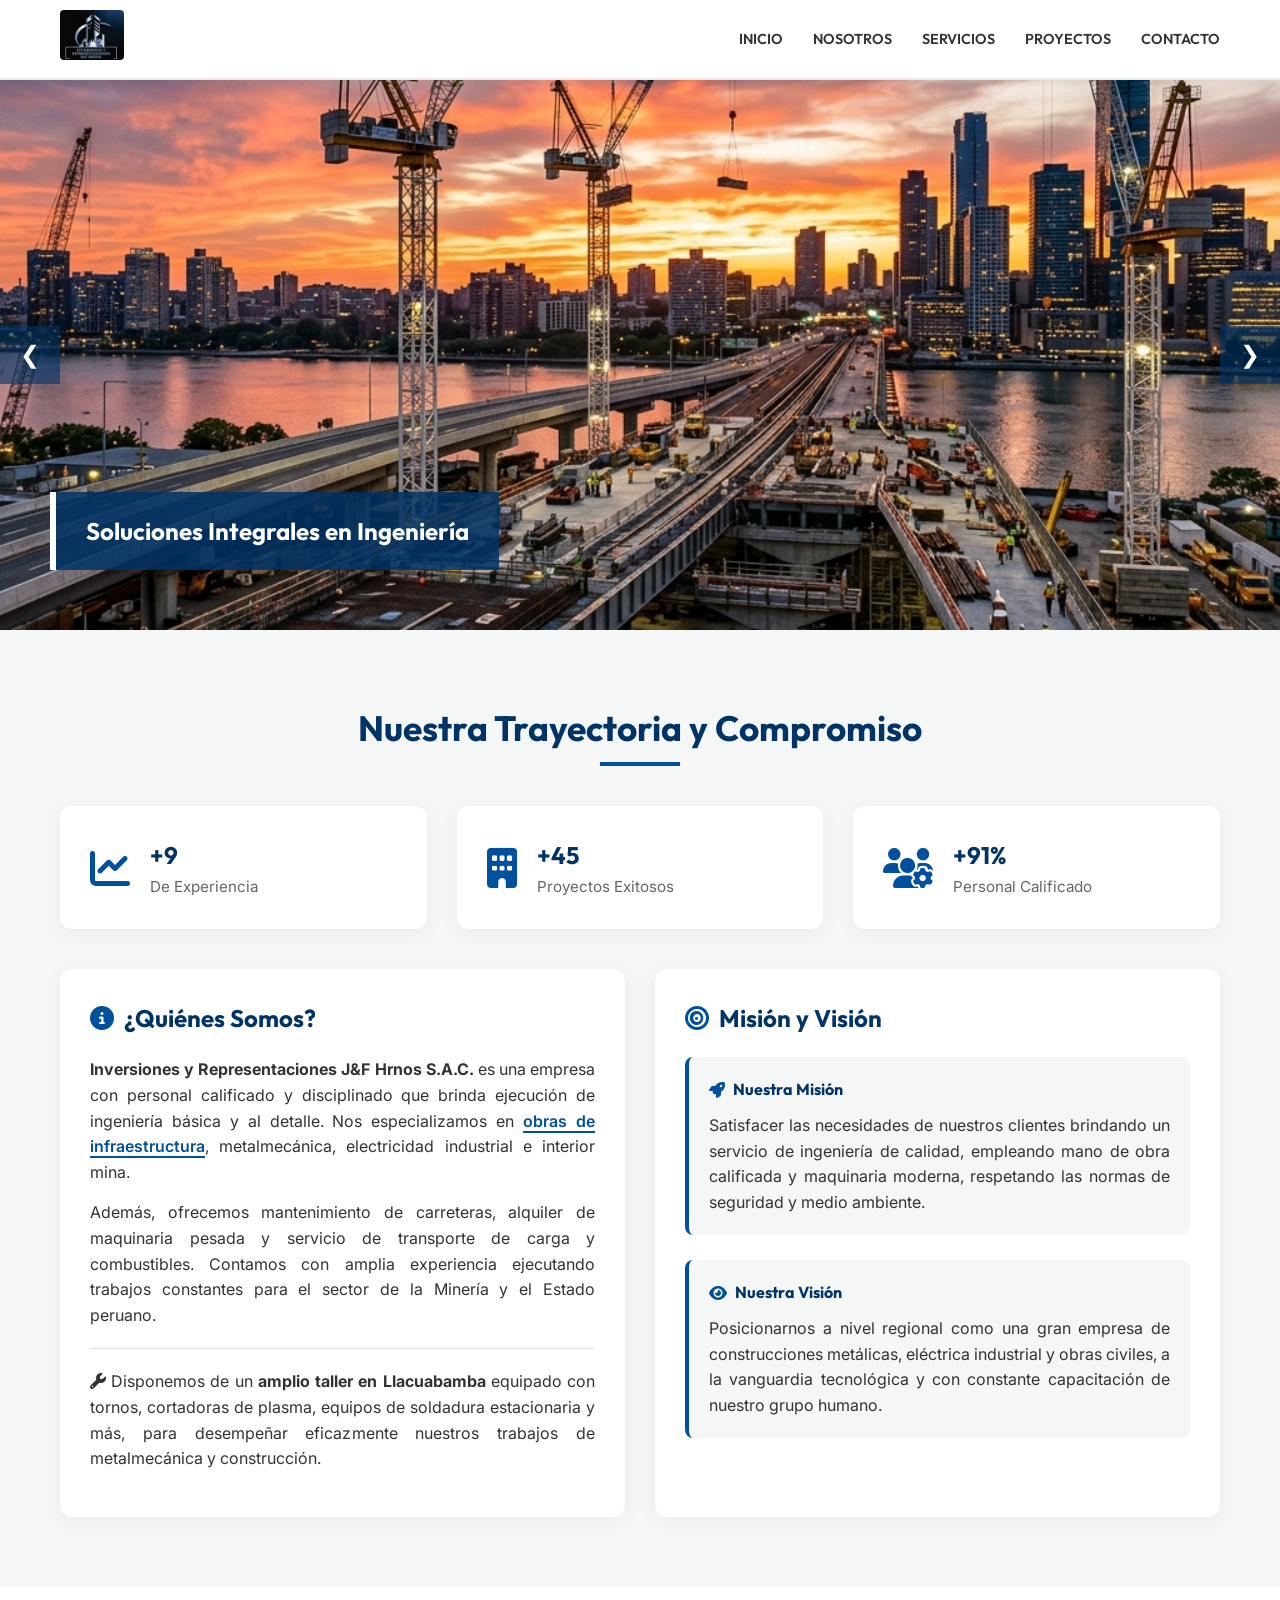
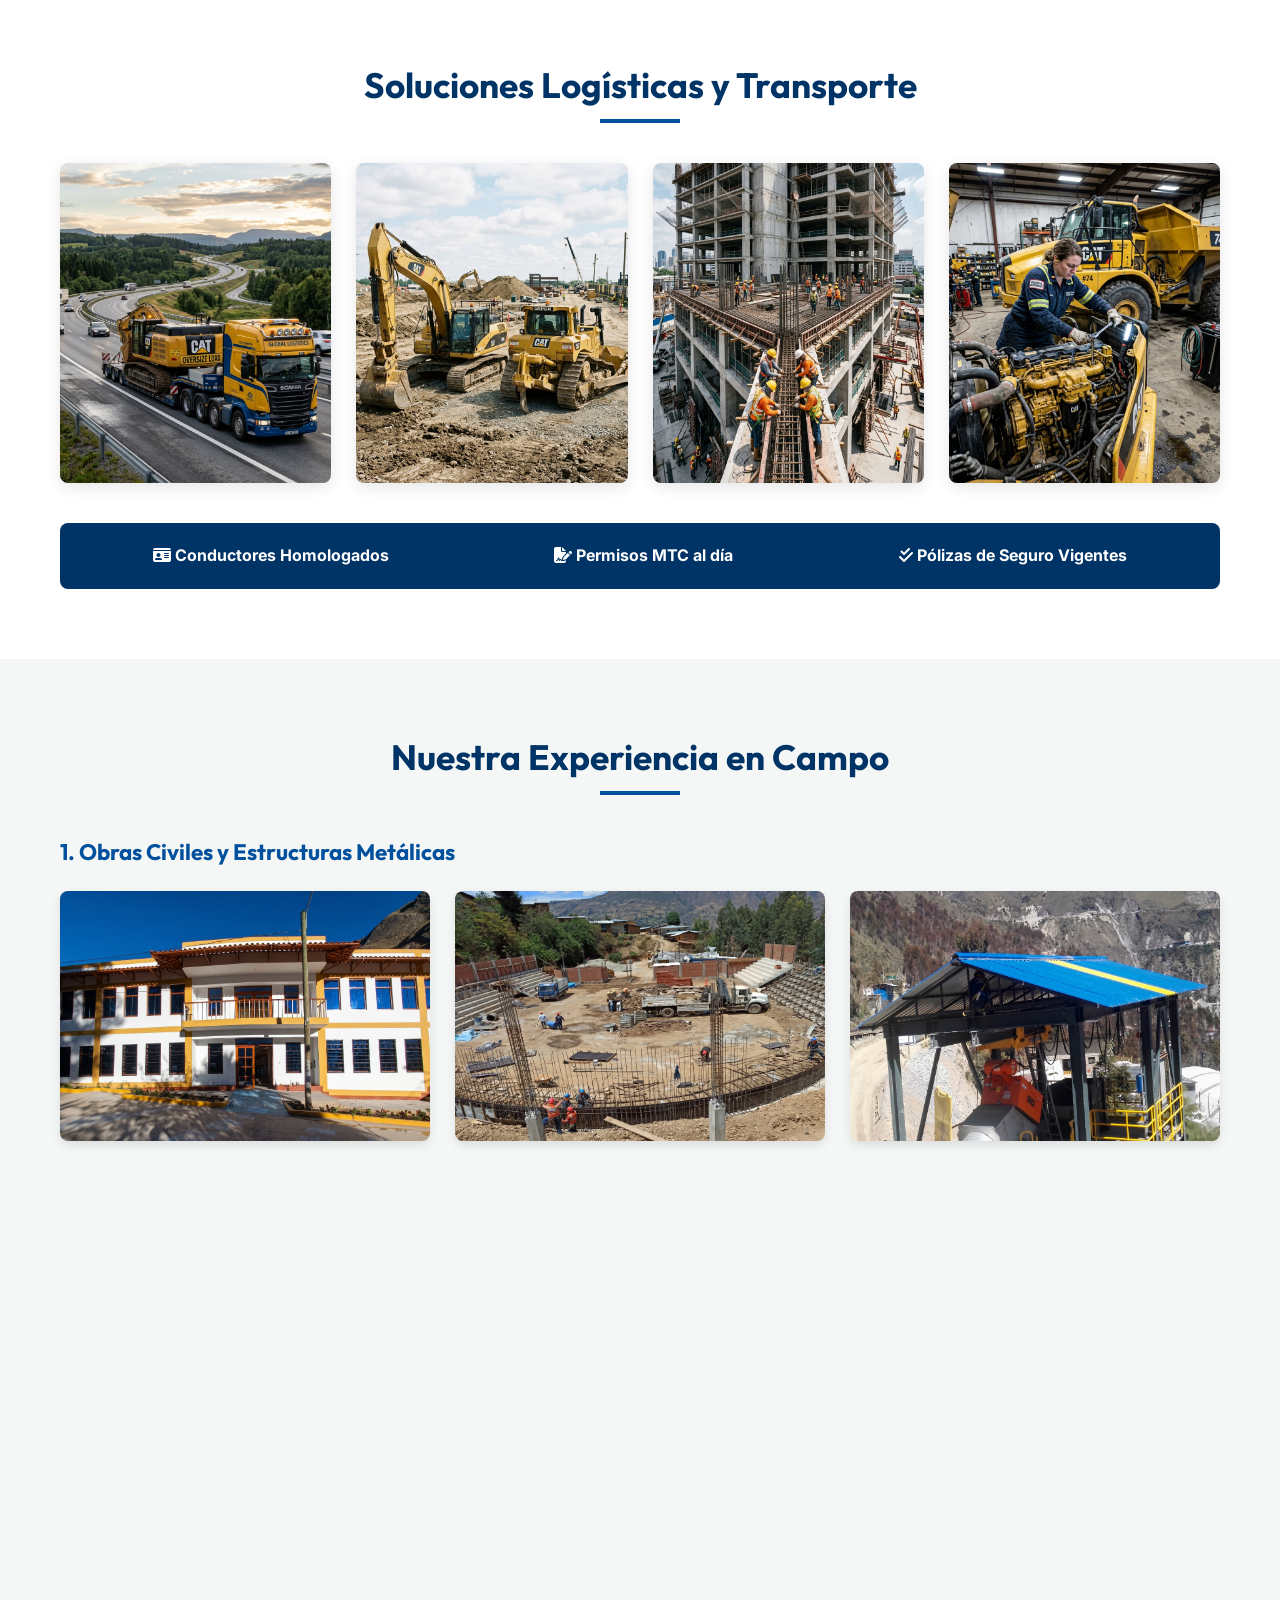
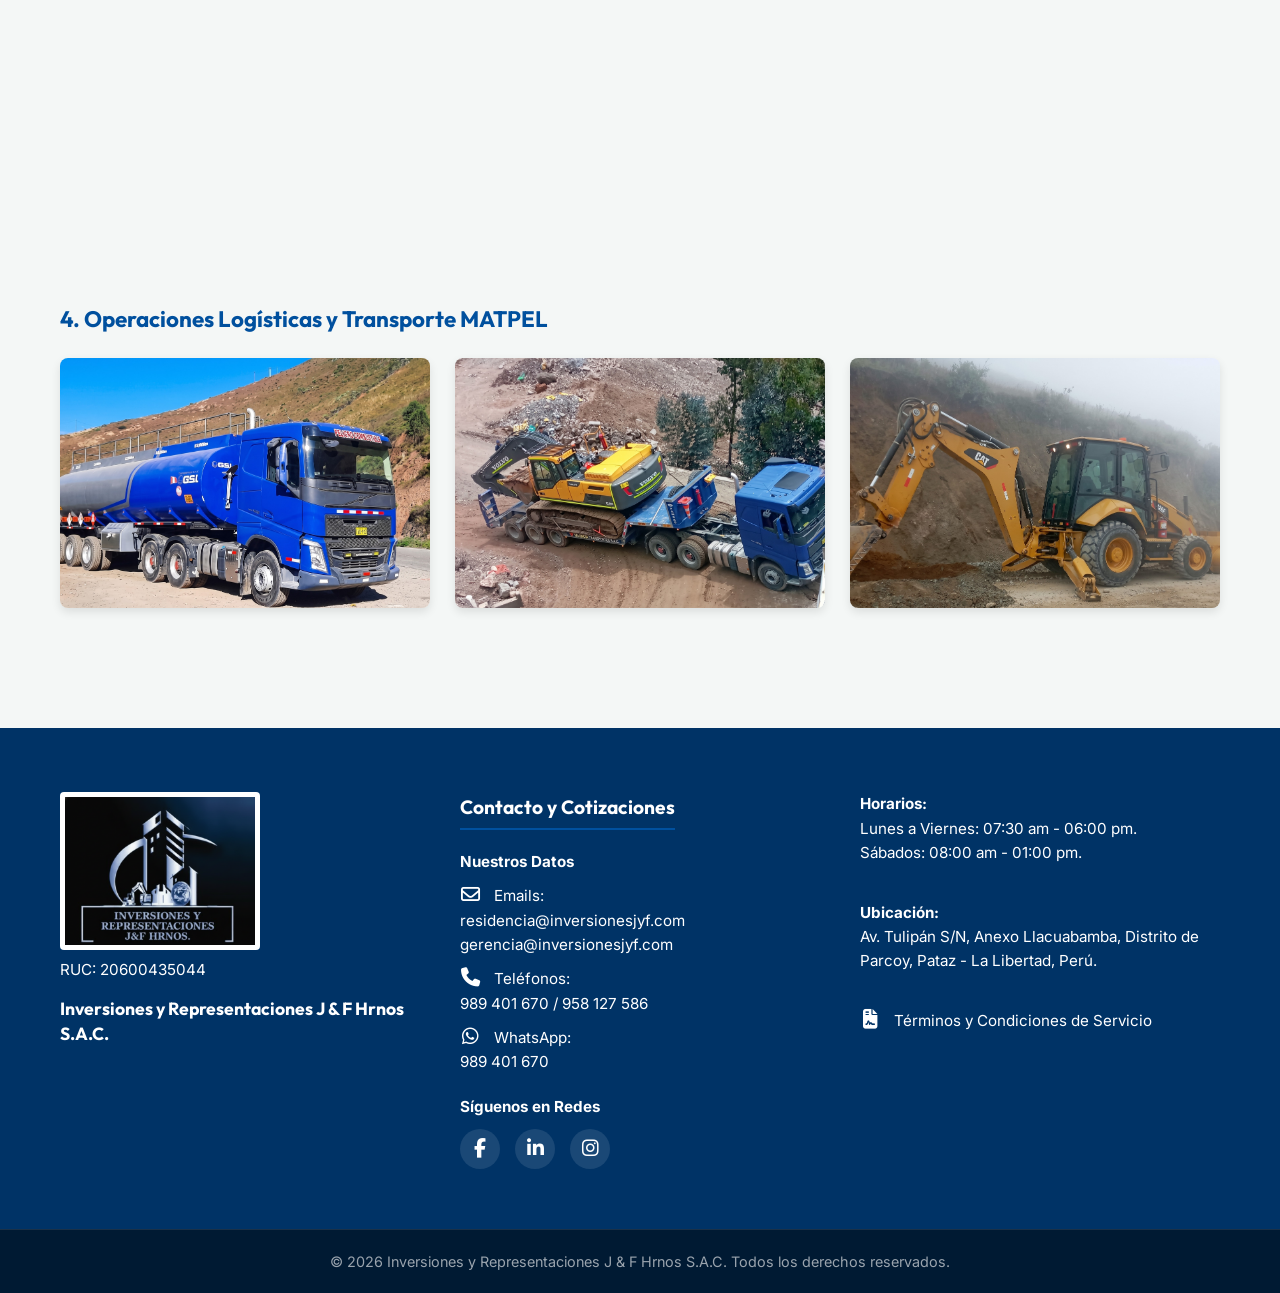
==== index.html @ 58a4db39 "Commit inicial" ====
<!DOCTYPE html>
<html lang="es">

<head>
    <meta charset="UTF-8">
    <meta name="viewport" content="width=device-width, initial-scale=1.0">
    <title>Inversiones J&F Hrnos S.A.C.</title>
    <meta name="description" content="Inversiones y Representaciones J&F Hrnos S.A.C. - Soluciones integrales en ingeniería, construcción, obras civiles, metalmecánica y transporte logístico a nivel nacional.">
    <link rel="icon" type="image/webp" href="img/logo/logo.webp">
    <link rel="apple-touch-icon" href="img/logo/logo.webp">
    <link rel="stylesheet" href="styles.css">
    <link rel="stylesheet" href="https://cdnjs.cloudflare.com/ajax/libs/font-awesome/6.4.0/css/all.min.css">
    <link rel="preconnect" href="https://fonts.googleapis.com">
    <link rel="preconnect" href="https://fonts.gstatic.com" crossorigin>
    <link
        href="https://fonts.googleapis.com/css2?family=Inter:wght@300;400;600&family=Outfit:wght@400;600;700&display=swap"
        rel="stylesheet">
</head>

<body>

    <header class="header">
        <div class="container header-flex">
            <div class="logo-container">
                <a href="#inicio"><img src="img/logo/logo.webp" alt="Logo Inversiones J&F" class="logo-img"></a>
            </div>

            <div class="menu-toggle" id="mobile-menu">
                <i class="fa-solid fa-bars"></i>
            </div>

            <nav class="navbar">
                <ul>
                    <li><a href="#inicio">Inicio</a></li>
                    <li><a href="#nosotros">Nosotros</a></li>
                    <li><a href="#servicios">Servicios</a></li>
                    <li><a href="#experiencia">Proyectos</a></li>
                    <li><a href="#contacto">Contacto</a></li>
                </ul>
            </nav>
        </div>
    </header>

    <main>
        <section id="inicio" class="hero-slider">
            <div class="slides">
                <div class="slide active">
                    <img src="img/Inicio/hero-1.webp" alt="Ingeniería 1">
                    <div class="slide-caption">
                        <h1>Soluciones Integrales en Ingeniería</h1>
                    </div>
                </div>
                <div class="slide">
                    <img src="img/Inicio/hero-2.webp" alt="Construcción">
                    <div class="slide-caption">
                        <h2>Construcción y Mantenimiento Vial</h2>
                    </div>
                </div>
                <div class="slide">
                    <img src="img/Inicio/hero-3.webp" alt="Transporte">
                    <div class="slide-caption">
                        <h2>Logística y Transporte a Nivel Nacional</h2>
                    </div>
                </div>
            </div>
            <button class="prev" onclick="moveSlide(-1)">&#10094;</button>
            <button class="next" onclick="moveSlide(1)">&#10095;</button>
        </section>

        <section id="nosotros" class="section bg-light">
            <div class="container">
                <h2 class="section-title">Nuestra Trayectoria y Compromiso</h2>
                <div class="stats-row">
                    <div class="stat-item box-shadow">
                        <i class="fa-solid fa-chart-line"></i>
                        <div>
                            <h4 class="reveal count-up" data-target="10">+0 Años</h4>
                            <p>De Experiencia</p>
                        </div>
                    </div>
                    <div class="stat-item box-shadow">
                        <i class="fa-solid fa-building"></i>
                        <div>
                            <h4 class="reveal count-up" data-target="50">+0 Obras</h4>
                            <p>Proyectos Exitosos</p>
                        </div>
                    </div>
                    <div class="stat-item box-shadow">
                        <i class="fa-solid fa-users-gear"></i>
                        <div>
                            <h4 class="reveal count-up" data-target="100" data-suffix="%">+0%</h4>
                            <p>Personal Calificado</p>
                        </div>
                    </div>
                </div>

                <div class="about-grid">
                    <div class="who-we-are box-shadow reveal-left">
                        <h3><i class="fa-solid fa-circle-info"></i> ¿Quiénes Somos?</h3>
                        <p><strong>Inversiones y Representaciones J&F Hrnos S.A.C.</strong> es una empresa con personal
                            calificado y disciplinado que brinda ejecución de ingeniería básica y al detalle. Nos
                            especializamos en <a href="#servicios" class="text-link">obras de infraestructura</a>, metalmecánica, electricidad industrial e
                            interior mina.</p>
                        <p>Además, ofrecemos mantenimiento de carreteras, alquiler de maquinaria pesada y servicio de
                            transporte de carga y combustibles. Contamos con amplia experiencia ejecutando trabajos
                            constantes para el sector de la Minería y el Estado peruano.</p>
                        <hr>
                        <p><i class="fa-solid fa-wrench"></i> Disponemos de un <strong>amplio taller en
                                Llacuabamba</strong> equipado con tornos, cortadoras de plasma, equipos de soldadura
                            estacionaria y más, para desempeñar eficazmente nuestros trabajos de metalmecánica y
                            construcción.</p>
                    </div>
                    <div class="values-box box-shadow reveal-right">
                        <h3><i class="fa-solid fa-bullseye"></i> Misión y Visión</h3>
                        <div class="mission-vision-item">
                            <h4><i class="fa-solid fa-rocket"></i> Nuestra Misión</h4>
                            <p>Satisfacer las necesidades de nuestros clientes brindando un servicio de ingeniería de
                                calidad, empleando mano de obra calificada y maquinaria moderna, respetando las normas
                                de seguridad y medio ambiente.</p>
                        </div>
                        <div class="mission-vision-item">
                            <h4><i class="fa-solid fa-eye"></i> Nuestra Visión</h4>
                            <p>Posicionarnos a nivel regional como una gran empresa de construcciones metálicas,
                                eléctrica industrial y obras civiles, a la vanguardia tecnológica y con constante
                                capacitación de nuestro grupo humano.</p>
                        </div>
                    </div>
                </div>
            </div>
        </section>

        <section id="servicios" class="section">
            <div class="container">
                <h2 class="section-title">Soluciones Logísticas y Transporte</h2>
                <div class="services-grid">

                    <article class="service-img-card reveal delay-1">
                        <img src="img/Servicios/transporte.webp" alt="Transporte">
                        <div class="service-img-content">
                            <i class="fa-solid fa-truck-moving"></i>
                            <h3>Transporte</h3>
                            <p>Soluciones logísticas eficientes para traslado de carga pesada a nivel nacional con flota
                                especializada.</p>
                        </div>
                    </article>

                    <article class="service-img-card reveal delay-2">
                        <img src="img/Servicios/maquinaria.webp" alt="Alquiler de Maquinaria">
                        <div class="service-img-content">
                            <i class="fa-solid fa-gears"></i>
                            <h3>Alquiler de Maquinaria</h3>
                            <p>Flota propia: Excavadoras (Volvo/Cat), Cargadores Frontales, Volquetes FMX, Carmix y
                                Motoniveladoras.</p>
                        </div>
                    </article>

                    <article class="service-img-card reveal delay-3">
                        <img src="img/Servicios/construccion.webp" alt="Construcciones">
                        <div class="service-img-content">
                            <i class="fa-solid fa-trowel-bricks"></i>
                            <h3>Construcciones</h3>
                            <p>Proyectos integrales de infraestructura y obras civiles centrados en la calidad y
                                durabilidad.</p>
                        </div>
                    </article>

                    <article class="service-img-card reveal delay-4">
                        <img src="img/Servicios/mantenimiento.webp" alt="Mantenimiento">
                        <div class="service-img-content">
                            <i class="fa-solid fa-screwdriver-wrench"></i>
                            <h3>Mantenimiento</h3>
                            <p>Aseguramos la operatividad y prolongamos la vida útil de sus activos con soporte
                                preventivo.</p>
                        </div>
                    </article>

                </div>

                <div class="certifications reveal">
                    <span><i class="fa-solid fa-id-card"></i> Conductores Homologados</span>
                    <span><i class="fa-solid fa-file-signature"></i> Permisos MTC al día</span>
                    <span><i class="fa-solid fa-check-double"></i> Pólizas de Seguro Vigentes</span>
                </div>
            </div>
        </section>

        <section id="experiencia" class="section bg-light">
            <div class="container">
                <h2 class="section-title">Nuestra Experiencia en Campo</h2>

                <div class="exp-category reveal">
                    <h3 class="category-title">1. Obras Civiles y Estructuras Metálicas</h3>
                    <div id="grid-obras" class="project-grid">
                        <!-- Generado dinámicamente -->
                    </div>
                </div>

                <div class="exp-category reveal">
                    <h3 class="category-title">2. Proyectos de Mantenimiento Vial y Soporte</h3>
                    <div id="grid-mantenimiento" class="project-grid">
                        <!-- Generado dinámicamente -->
                    </div>
                </div>

                <div class="exp-category reveal">
                    <h3 class="category-title">3. Ingeniería y Montaje Industrial</h3>
                    <div id="grid-ingenieria" class="project-grid">
                        <!-- Generado dinámicamente -->
                    </div>
                </div>

                <div class="exp-category reveal">
                    <h3 class="category-title">4. Operaciones Logísticas y Transporte MATPEL</h3>
                    <div id="grid-logistica" class="project-grid">
                        <!-- Generado dinámicamente -->
                    </div>
                </div>
            </div>
        </section>
    </main>

    <hr class="footer-separator">

    <footer id="contacto" class="footer">
        <div class="container footer-grid">

            <div class="footer-brand">
                <img src="img/logo/logo.webp" alt="Logo Footer" class="logo-img-footer">
                <p class="footer-ruc">RUC: 20600435044</p>
                <h3 class="footer-company-name">Inversiones y Representaciones J & F Hrnos S.A.C.</h3>
            </div>

            <div class="footer-contact">
                <h4>Contacto y Cotizaciones</h4>
                <p><strong>Nuestros Datos</strong></p>
                <p><i class="fa-regular fa-envelope"></i> Emails: <br> <a
                        href="https://mail.google.com/mail/?view=cm&fs=1&to=residencia@inversionesjyf.com"
                        target="_blank">residencia@inversionesjyf.com</a> <br>
                    <a href="https://mail.google.com/mail/?view=cm&fs=1&to=gerencia@inversionesjyf.com"
                        target="_blank">gerencia@inversionesjyf.com</a>
                </p>
                <p><i class="fa-solid fa-phone"></i> Teléfonos: <br> 989 401 670 / 958 127 586</p>
                <p><i class="fa-brands fa-whatsapp"></i> WhatsApp: <br> <a href="https://wa.me/51989401670"
                        target="_blank">989 401 670</a></p>
                <div class="footer-social">
                    <p style="margin-top: 20px;"><strong>Síguenos en Redes</strong></p>
                    <div class="social-icons">
                        <a href="#" target="_blank" aria-label="Facebook"><i class="fa-brands fa-facebook-f"></i></a>
                        <a href="#" target="_blank" aria-label="LinkedIn"><i class="fa-brands fa-linkedin-in"></i></a>
                        <a href="#" target="_blank" aria-label="Instagram"><i class="fa-brands fa-instagram"></i></a>
                    </div>
                </div>
            </div>

            <div class="footer-info">
                <p><strong>Horarios:</strong><br> Lunes a Viernes: 07:30 am - 06:00 pm. <br>Sábados: 08:00 am - 01:00
                    pm.</p>
                <br>
                <p><strong>Ubicación:</strong><br> Av. Tulipán S/N, Anexo Llacuabamba, Distrito de Parcoy, Pataz - La
                    Libertad, Perú.</p>
                <br>
                <p><i class="fa-solid fa-file-contract"></i> <a href="documentos/terminos-y-condiciones.pdf"
                        download>Términos y Condiciones de Servicio</a></p>
            </div>

        </div>
    </footer>

    <div style="background: #001a33; padding: 20px 0; border-top: 1px solid rgba(255,255,255,0.1);">
        <div class="container">
            <p style="text-align: center; margin:0; color: rgba(255,255,255,0.6); font-size: 0.9rem;">&copy; 2026
                Inversiones y Representaciones J & F Hrnos S.A.C. Todos los derechos reservados.</p>
        </div>
    </div>

    <script src="script.js"></script>
</body>

</html>
---- styles.css ----
/* =========================================
   VARIABLES Y ESTILOS GLOBALES
   ========================================= */
:root {
    --blue-dark: #003366;
    --blue-accent: #00509e;
    --white: #ffffff;
    --bg-light: #f4f7f6;
    --text-dark: #333333;
    --transition: all 0.4s ease;
    --header-height: 80px;
    --anim-timing: cubic-bezier(0.4, 0, 0.2, 1);
}

* {
    margin: 0;
    padding: 0;
    box-sizing: border-box;
    scroll-behavior: smooth;
}

body {
    font-family: 'Inter', 'Segoe UI', Tahoma, Geneva, Verdana, sans-serif;
    color: var(--text-dark);
    line-height: 1.6;
}

h1, h2, h3, h4, .navbar a {
    font-family: 'Outfit', sans-serif;
}

/* Estilos para enlaces dentro de párrafos */
.text-link {
    color: var(--blue-accent);
    font-weight: 600;
    text-decoration: none;
    border-bottom: 2px solid var(--blue-accent);
    transition: color 0.3s ease, border-color 0.3s ease;
}

.text-link:hover {
    color: var(--blue-dark);
    border-color: var(--blue-dark);
}


.container {
    max-width: 1200px;
    margin: 0 auto;
    padding: 0 20px;
}

.section {
    padding: 70px 0;
    scroll-margin-top: var(--header-height);
}

.bg-light {
    background-color: var(--bg-light);
}

.section-title {
    text-align: center;
    color: var(--blue-dark);
    font-size: 2.2rem;
    margin-bottom: 50px;
    position: relative;
}

.section-title::after {
    content: '';
    position: absolute;
    bottom: -10px;
    left: 50%;
    transform: translateX(-50%);
    width: 80px;
    height: 4px;
    background-color: var(--blue-accent);
}

.box-shadow {
    background: var(--white);
    border-radius: 12px;
    box-shadow: 0 4px 20px rgba(0, 0, 0, 0.05);
    padding: 30px;
    transition: transform 0.3s ease, box-shadow 0.3s ease;
}

.box-shadow:hover {
    transform: translateY(-5px);
    box-shadow: 0 8px 25px rgba(0, 0, 0, 0.1);
}

/* Animaciones de Aparición */
.reveal {
    opacity: 0;
    transform: translateY(30px);
    transition: opacity 1.2s var(--anim-timing), transform 1.2s var(--anim-timing);
}

.reveal-left {
    opacity: 0;
    transform: translateX(-50px);
    transition: opacity 1.2s var(--anim-timing), transform 1.2s var(--anim-timing);
}

.reveal-right {
    opacity: 0;
    transform: translateX(50px);
    transition: opacity 1.2s var(--anim-timing), transform 1.2s var(--anim-timing);
}

.reveal.active, .reveal-left.active, .reveal-right.active {
    opacity: 1;
    transform: translate(0);
}

.delay-1 { transition-delay: 0.2s; }
.delay-2 { transition-delay: 0.4s; }
.delay-3 { transition-delay: 0.6s; }
.delay-4 { transition-delay: 0.8s; }

/* =========================================
   HEADER Y NAVEGACIÓN (PC)
   ========================================= */
.header {
    background: rgba(255, 255, 255, 0.95);
    backdrop-filter: blur(10px);
    -webkit-backdrop-filter: blur(10px);
    border-bottom: 2px solid rgba(0, 51, 102, 0.1);
    position: sticky;
    top: 0;
    z-index: 1000;
    height: var(--header-height);
    display: flex;
    align-items: center;
    box-shadow: 0 2px 10px rgba(0,0,0,0.05);
}

.header-flex {
    display: flex;
    justify-content: space-between;
    align-items: center;
    width: 100%;
}

.logo-img {
    height: 50px;
    border-radius: 4px;
}

/* Menú oculto por defecto en PC */
.menu-toggle {
    display: none;
    font-size: 1.8rem;
    color: var(--blue-dark);
    cursor: pointer;
}

.navbar ul {
    display: flex;
    list-style: none;
    gap: 30px;
}

.navbar a {
    text-decoration: none;
    color: var(--text-dark);
    font-weight: 600;
    text-transform: uppercase;
    font-size: 0.9rem;
    transition: color 0.3s, transform 0.3s;
    display: inline-block;
}

.navbar a:hover {
    color: var(--blue-accent);
    transform: translateY(-2px);
}

/* =========================================
   SLIDER HERO
   ========================================= */
.hero-slider {
    position: relative;
    width: 100%;
    height: 550px;
    overflow: hidden;
    background: var(--blue-dark);
}

.slide {
    position: absolute;
    width: 100%;
    height: 100%;
    opacity: 0;
    transition: opacity 0.8s ease-in-out;
}

.slide.active {
    opacity: 1;
}

.slide img {
    width: 100%;
    height: 100%;
    object-fit: cover;
}

.slide-caption {
    position: absolute;
    bottom: 60px;
    left: 50px;
    background: rgba(0, 51, 102, 0.85);
    color: var(--white);
    padding: 20px 30px;
    border-left: 6px solid var(--white);
}

.prev,
.next {
    position: absolute;
    top: 50%;
    transform: translateY(-50%);
    background: rgba(0, 51, 102, 0.6);
    color: var(--white);
    border: none;
    padding: 15px 20px;
    cursor: pointer;
    font-size: 24px;
    z-index: 10;
    transition: 0.3s;
}

.prev:hover,
.next:hover {
    background: var(--blue-dark);
}

.next {
    right: 0;
}

.prev {
    left: 0;
}

/* =========================================
   SECCIÓN: NOSOTROS
   ========================================= */
.stats-row {
    display: flex;
    justify-content: center;
    gap: 30px;
    margin-bottom: 40px;
}

.stat-item {
    display: flex;
    align-items: center;
    gap: 20px;
    flex: 1;
}

.stat-item i {
    font-size: 2.5rem;
    color: var(--blue-accent);
}

.stat-item h4 {
    font-size: 1.5rem;
    color: var(--blue-dark);
    margin-bottom: 0;
}

.stat-item p {
    margin: 0;
    font-size: 0.95rem;
    color: #666;
}

.about-grid {
    display: grid;
    grid-template-columns: 1fr 1fr;
    gap: 30px;
}

.who-we-are h3,
.values-box h3 {
    color: var(--blue-dark);
    margin-bottom: 20px;
    font-size: 1.5rem;
    display: flex;
    align-items: center;
    gap: 10px;
}

.who-we-are h3 i,
.values-box h3 i {
    color: var(--blue-accent);
}

.who-we-are p {
    margin-bottom: 15px;
    text-align: justify;
}

.who-we-are hr {
    border: none;
    height: 1px;
    background: #e0e0e0;
    margin: 20px 0;
}

.mission-vision-item {
    margin-bottom: 25px;
    padding: 20px;
    background: var(--bg-light);
    border-radius: 8px;
    border-left: 4px solid var(--blue-accent);
}

.mission-vision-item:last-child {
    margin-bottom: 0;
}

.mission-vision-item h4 {
    color: var(--blue-dark);
    margin-bottom: 10px;
    display: flex;
    align-items: center;
    gap: 8px;
}

.mission-vision-item h4 i {
    color: var(--blue-accent);
}

.mission-vision-item p {
    text-align: justify;
}

/* =========================================
   SECCIÓN: SERVICIOS CON IMÁGENES
   ========================================= */
.services-grid {
    display: grid;
    grid-template-columns: repeat(auto-fit, minmax(250px, 1fr));
    gap: 25px;
    margin-bottom: 40px;
}

.service-img-card {
    position: relative;
    border-radius: 8px;
    overflow: hidden;
    height: 320px;
    box-shadow: 0 4px 15px rgba(0, 0, 0, 0.1);
    transition: var(--transition);
}

.service-img-card img {
    position: absolute;
    top: 0;
    left: 0;
    width: 100%;
    height: 100%;
    object-fit: cover;
    z-index: 1;
    transition: var(--transition);
}

.service-img-content {
    position: absolute;
    top: 0;
    left: 0;
    width: 100%;
    height: 100%;
    z-index: 2;
    background: rgba(0, 51, 102, 0.85);
    color: var(--white);
    display: flex;
    flex-direction: column;
    justify-content: center;
    align-items: center;
    text-align: center;
    padding: 25px;
    opacity: 0;
    /* Oculto por defecto en PC */
    transition: var(--transition);
}

.service-img-content i {
    font-size: 2.5rem;
    margin-bottom: 15px;
    color: var(--white);
}

.service-img-content h3 {
    margin-bottom: 10px;
    font-size: 1.4rem;
}

.service-img-content p {
    font-size: 0.95rem;
    line-height: 1.4;
}

.service-img-card:hover .service-img-content {
    opacity: 1;
}

.service-img-card:hover img {
    transform: scale(1.1);
    filter: brightness(0.6);
}

.certifications {
    display: flex;
    justify-content: space-around;
    flex-wrap: wrap;
    gap: 20px;
    background: var(--blue-dark);
    color: var(--white);
    padding: 20px;
    border-radius: 8px;
    font-weight: bold;
}

/* =========================================
   SECCIÓN: EXPERIENCIA / PROYECTOS
   ========================================= */
.exp-category {
    margin-bottom: 50px;
}

.category-title {
    color: var(--blue-accent);
    margin-bottom: 20px;
    font-size: 1.4rem;
}

.project-grid {
    display: grid;
    grid-template-columns: repeat(auto-fit, minmax(300px, 1fr));
    gap: 25px;
}

.project-card {
    position: relative;
    overflow: hidden;
    border-radius: 8px;
    height: 250px;
    box-shadow: 0 4px 10px rgba(0, 0, 0, 0.1);
}

.project-card img {
    width: 100%;
    height: 100%;
    object-fit: cover;
    transition: var(--transition);
}

.overlay {
    position: absolute;
    top: 0;
    left: 0;
    width: 100%;
    height: 100%;
    background: rgba(0, 51, 102, 0.85);
    opacity: 0;
    transition: var(--transition);
    display: flex;
    justify-content: center;
    align-items: center;
    text-align: center;
    padding: 20px;
}

.overlay-text {
    color: var(--white);
    transform: translateY(20px);
    transition: var(--transition);
}

.overlay-text h4 {
    margin-bottom: 10px;
    font-size: 1.2rem;
}

.saber-mas-btn {
    display: inline-block;
    margin-top: 15px;
    padding: 10px 20px;
    border: 2px solid var(--white);
    color: var(--white);
    text-decoration: none;
    font-weight: bold;
    border-radius: 50px;
    transition: all 0.3s ease;
    text-transform: uppercase;
    font-size: 0.85rem;
    letter-spacing: 1px;
}

.saber-mas-btn:hover {
    background-color: var(--white);
    color: var(--blue-dark);
    transform: scale(1.05);
    box-shadow: 0 4px 15px rgba(255,255,255,0.3);
}

.project-card:hover .overlay {
    opacity: 1;
}

.project-card:hover img {
    transform: scale(1.1);
}

.project-card:hover .overlay-text {
    transform: translateY(0);
}

/* =========================================
   FOOTER
   ========================================= */
.footer-separator {
    border: none;
    height: 4px;
    background-color: var(--blue-dark);
    margin: 0;
}

.footer {
    background: var(--blue-dark);
    color: var(--white);
    padding: 60px 0;
}

.footer-grid {
    display: grid;
    grid-template-columns: 1fr 1fr 1fr;
    gap: 40px;
    align-items: flex-start;
}

.footer-company-name {
    font-size: 1.1rem;
    color: var(--white);
    margin-top: 15px;
    line-height: 1.4;
}

.logo-img-footer {
    height: auto;
    max-width: 200px;
    border-radius: 4px;
    background: white;
    padding: 5px;
}

.footer h4 {
    margin-bottom: 20px;
    color: var(--white);
    font-size: 1.2rem;
    border-bottom: 2px solid var(--blue-accent);
    display: inline-block;
    padding-bottom: 5px;
}

.footer p {
    margin-bottom: 10px;
    font-size: 0.95rem;
}

.footer a {
    color: var(--white);
    text-decoration: none;
    transition: 0.3s;
}

.footer a:hover {
    color: #cccccc;
    text-decoration: underline;
}

.footer i {
    margin-right: 10px;
    width: 20px;
    text-align: center;
    color: var(--white);
    font-size: 1.2rem;
}

/* Social icons footer */
.social-icons {
    display: flex;
    gap: 15px;
    margin-top: 10px;
}

.social-icons a {
    display: flex;
    justify-content: center;
    align-items: center;
    width: 40px;
    height: 40px;
    background: rgba(255, 255, 255, 0.1);
    border-radius: 50%;
    transition: all 0.3s ease;
    text-decoration: none !important;
}

.social-icons a i {
    margin: 0; /* Reset margin for centering */
    width: auto;
}

.social-icons a:hover {
    background: var(--blue-accent);
    transform: translateY(-3px);
}



/* =========================================
   DISEÑO RESPONSIVE (SOLO PARA CELULARES)
   ========================================= */
@media (max-width: 900px) {

    /* Ajustes generales y de contenedor */
    :root {
        --header-height: 70px;
    }
    
    .container {
        padding: 0 15px;
    }

    .logo-img {
        height: 40px;
    }

    /* Header y Menú Hamburguesa */
    .header-flex {
        position: relative;
    }

    .menu-toggle {
        display: block;
    }

    .navbar {
        position: absolute;
        top: 100%;
        left: 0;
        width: 100%;
        background: var(--white);
        box-shadow: 0 5px 10px rgba(0, 0, 0, 0.1);
        display: none;
        padding: 20px 0;
    }

    .navbar.active {
        display: block;
    }

    .navbar ul {
        flex-direction: column;
        align-items: center;
        gap: 20px;
    }

    /* Slider y controles */
    .hero-slider {
        height: 400px;
    }

    .slide-caption {
        bottom: 20px;
        left: 10px;
        right: 10px;
        padding: 15px;
        border-left: 4px solid var(--white);
    }

    .slide-caption h1,
    .slide-caption h2 {
        font-size: 1.3rem;
    }

    .prev, .next {
        padding: 10px 15px;
        font-size: 18px;
    }

    .section {
        padding: 40px 0;
    }

    .section-title {
        font-size: 1.8rem;
        margin-bottom: 30px;
    }

    /* Grids a una sola columna */
    .stats-row {
        flex-direction: column;
        gap: 15px;
    }

    .about-grid, 
    .services-grid, 
    .project-grid {
        grid-template-columns: 1fr;
    }

    /* Altura de tarjetas adaptada */
    .service-img-card, 
    .project-card {
        height: 280px;
    }

    /* Certificaciones en columna */
    .certifications {
        flex-direction: column;
        align-items: center;
        gap: 15px;
        text-align: center;
    }

    /* Muestra el texto siempre en servicios (sin hover) */
    .service-img-content {
        opacity: 1;
        background: linear-gradient(to top, rgba(0, 51, 102, 0.95) 0%, rgba(0, 51, 102, 0.4) 100%);
    }

    .overlay {
        opacity: 1;
        background: rgba(0, 51, 102, 0.75);
    }

    .overlay-text {
        transform: translateY(0);
    }

    /* Optimización de botones para touch */
    .saber-mas-btn {
        padding: 10px 20px;
        font-size: 1rem;
        display: inline-block;
        width: auto;
    }

    /* Footer a una sola columna y centrado */
    .footer {
        padding: 40px 0;
        text-align: center;
    }

    .footer-grid {
        grid-template-columns: 1fr;
        gap: 30px;
    }

    .footer h4 {
        margin: 0 auto 15px auto;
    }

    .logo-img-footer {
        max-width: 150px;
        margin: 0 auto 10px auto;
    }


}
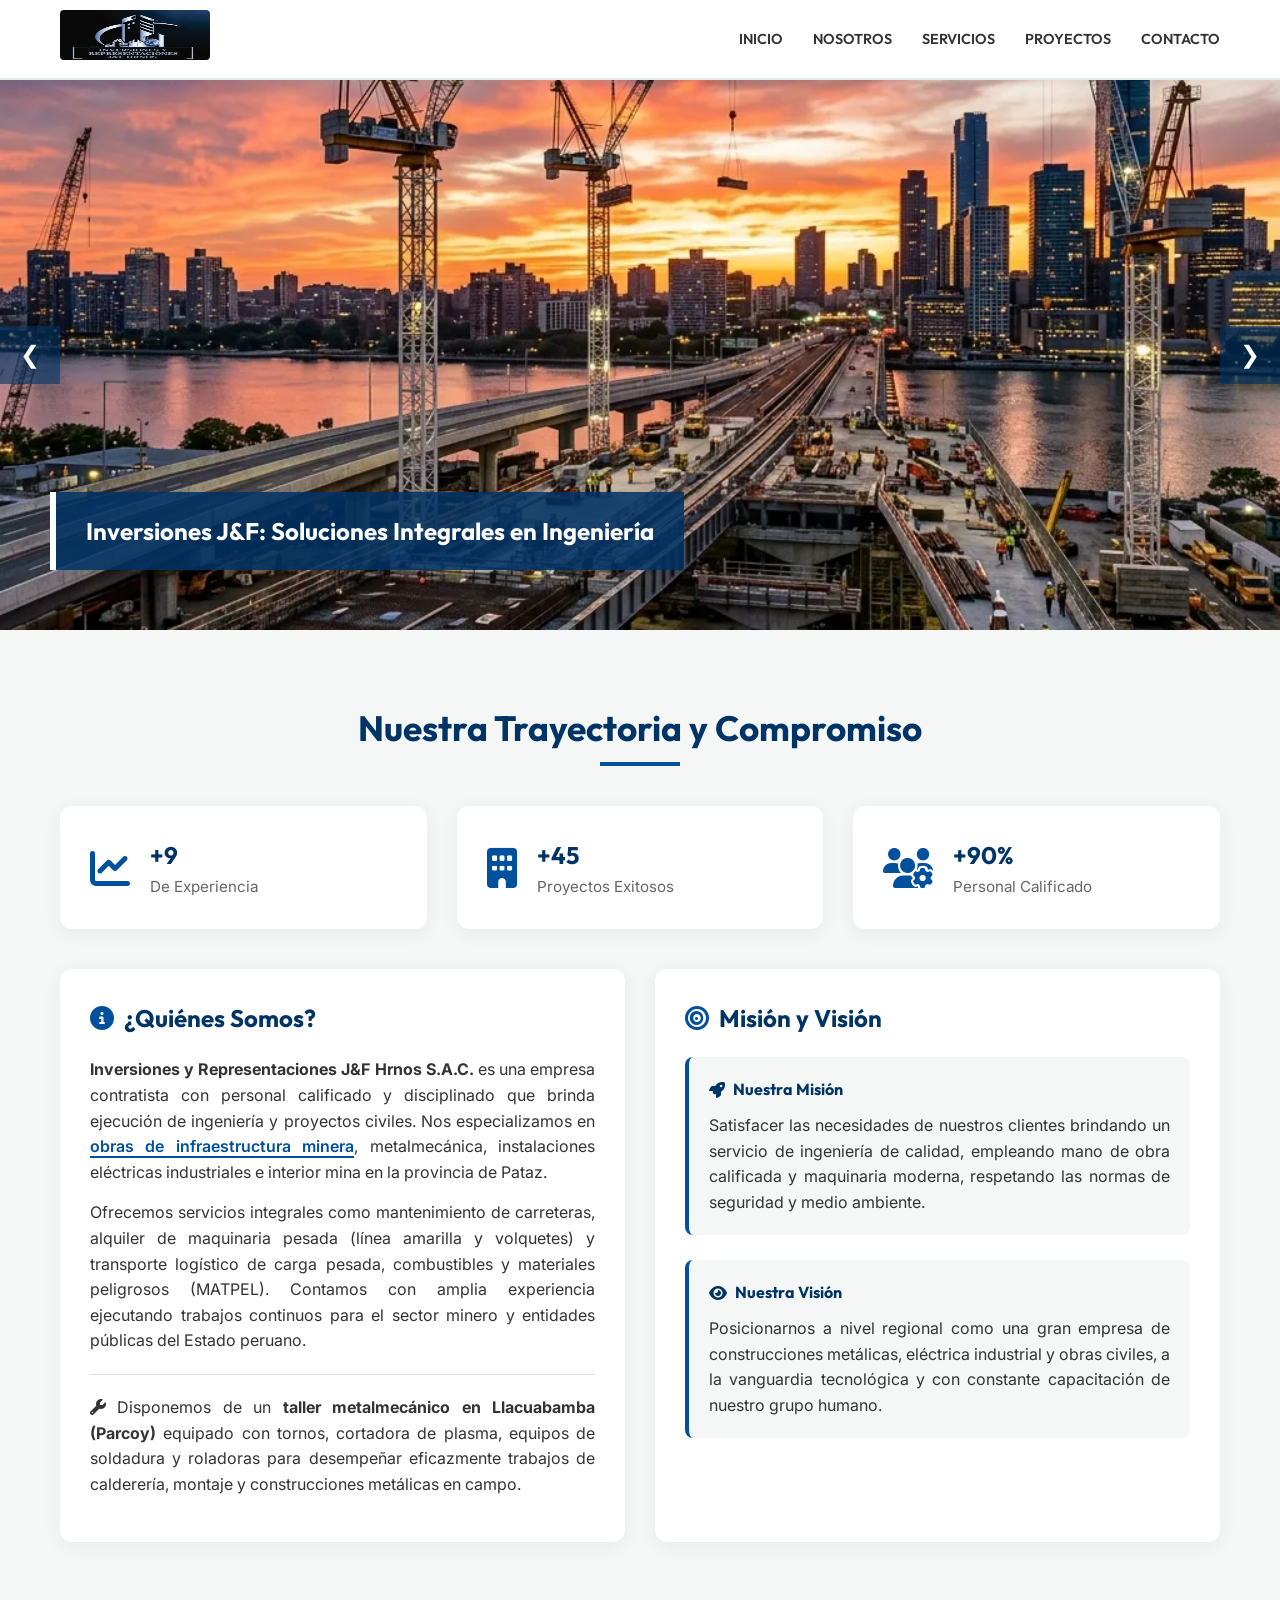
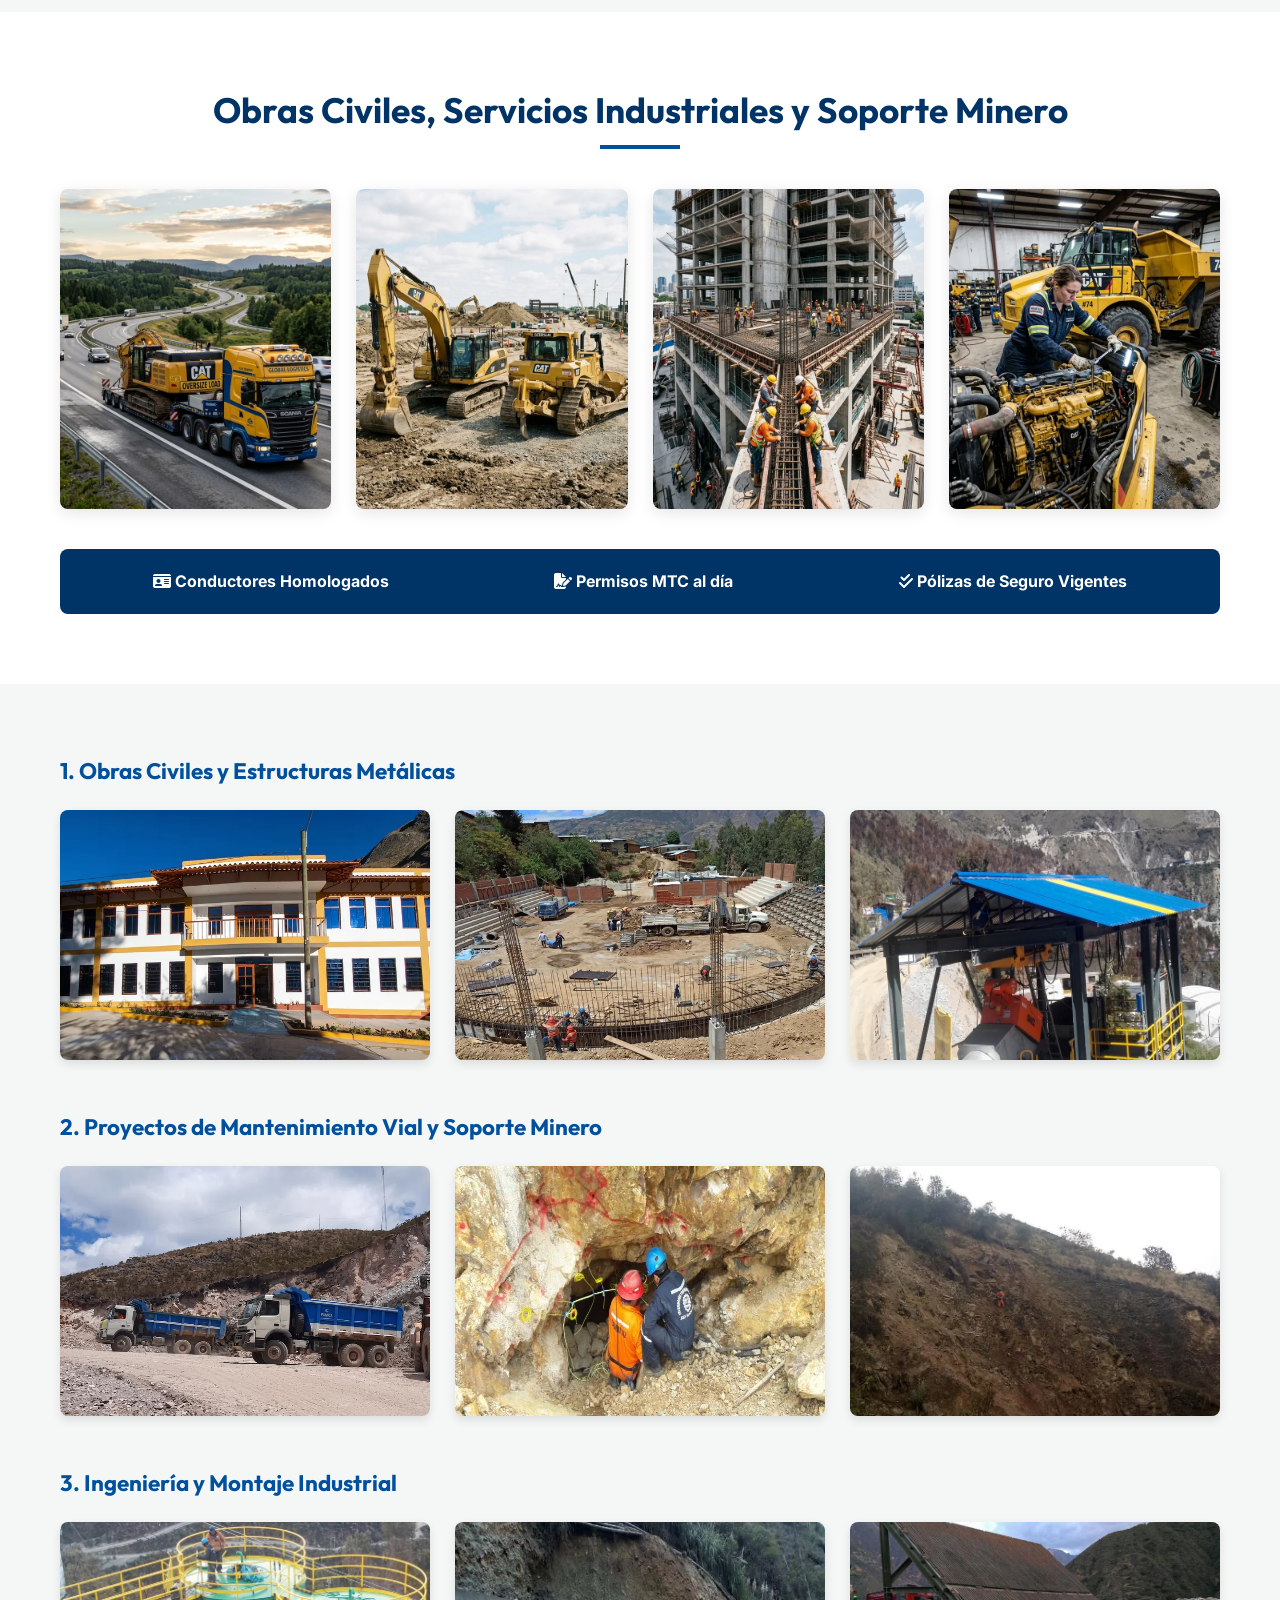
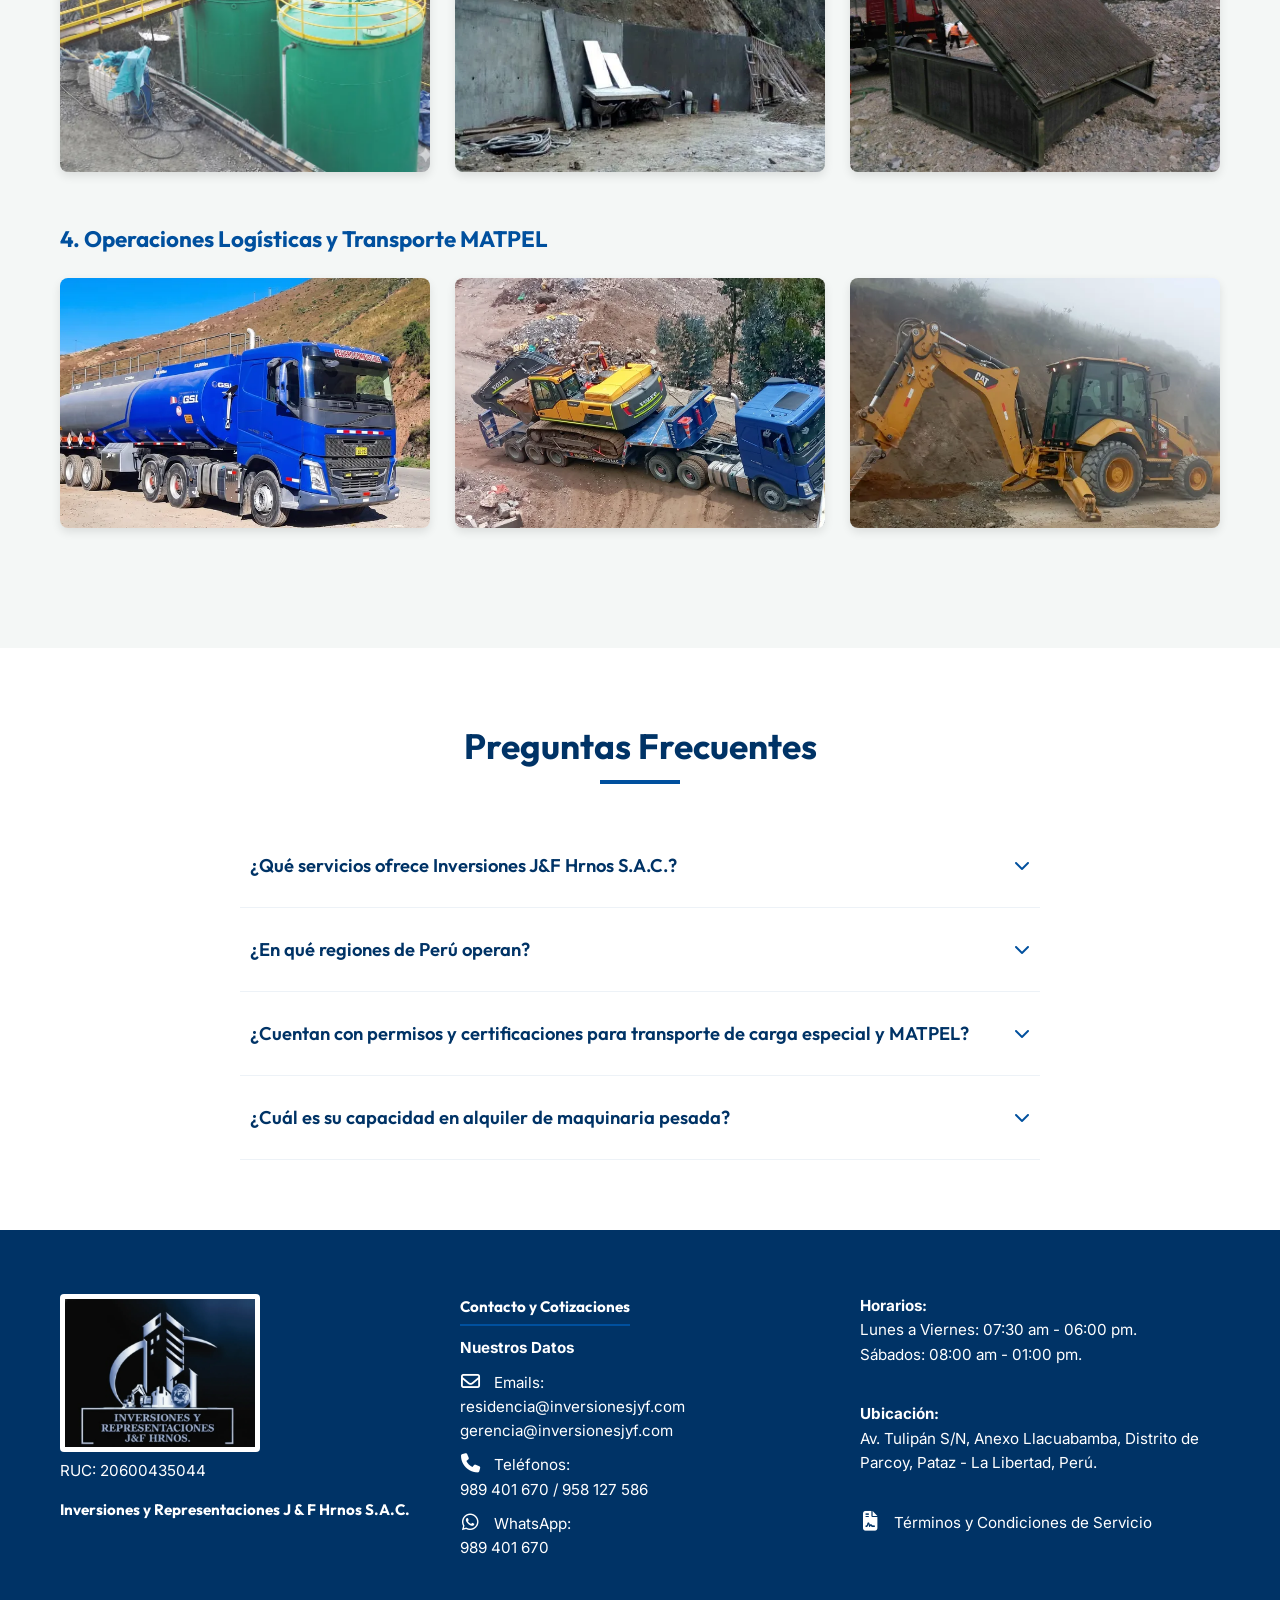
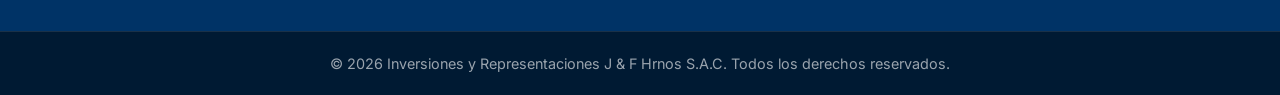
==== commit f350d6a5: "Mejora el SEO del sitio web y la experiencia del usuario con actualizaciones de los archivos .htacce" ====
--- a/index.html
+++ b/index.html
@@ -4,17 +4,135 @@
 <head>
     <meta charset="UTF-8">
     <meta name="viewport" content="width=device-width, initial-scale=1.0">
-    <title>Inversiones J&F Hrnos S.A.C.</title>
-    <meta name="description" content="Inversiones y Representaciones J&F Hrnos S.A.C. - Soluciones integrales en ingeniería, construcción, obras civiles, metalmecánica y transporte logístico a nivel nacional.">
+    <title>Inversiones J&F Hrnos | Ingeniería, Obras, Mantenimiento y Transporte MATPEL</title>
+    <meta name="description" content="Inversiones J&F Hrnos S.A.C. es una empresa líder que brinda soluciones integrales en ingeniería, obras civiles, mantenimiento vial y transporte logístico MATPEL a nivel nacional.">
+    <link rel="canonical" href="https://inversionesjyf.com/">
+    
+    <!-- Global site tag (gtag.js) - Google Analytics -->
+    <script async src="https://www.googletagmanager.com/gtag/js?id=G-XXXXXXXXXX"></script>
+    <script>
+      window.dataLayer = window.dataLayer || [];
+      function gtag(){dataLayer.push(arguments);}
+      gtag('js', new Date());
+      gtag('config', 'G-XXXXXXXXXX');
+    </script>
+
+    <!-- Open Graph / Facebook -->
+    <meta property="og:type" content="website">
+    <meta property="og:url" content="https://inversionesjyf.com/">
+    <meta property="og:title" content="Inversiones J&F Hrnos | Ingeniería, Obras, Mantenimiento y Transporte MATPEL">
+    <meta property="og:description" content="Inversiones J&F Hrnos S.A.C. es una empresa líder que brinda soluciones integrales en ingeniería, obras civiles, mantenimiento vial y transporte logístico MATPEL a nivel nacional.">
+    <meta property="og:image" content="https://inversionesjyf.com/img/logo/logo.webp">
+
+    <!-- Twitter -->
+    <meta property="twitter:card" content="summary_large_image">
+    <meta property="twitter:url" content="https://inversionesjyf.com/">
+    <meta property="twitter:title" content="Inversiones J&F Hrnos | Ingeniería, Obras, Mantenimiento y Transporte MATPEL">
+    <meta property="twitter:description" content="Inversiones J&F Hrnos S.A.C. es una empresa líder que brinda soluciones integrales en ingeniería, obras civiles, mantenimiento vial y transporte logístico MATPEL a nivel nacional.">
+    <meta property="twitter:image" content="https://inversionesjyf.com/img/logo/logo.webp">
+
     <link rel="icon" type="image/webp" href="img/logo/logo.webp">
     <link rel="apple-touch-icon" href="img/logo/logo.webp">
+    
+    <!-- Estilos -->
     <link rel="stylesheet" href="styles.css">
-    <link rel="stylesheet" href="https://cdnjs.cloudflare.com/ajax/libs/font-awesome/6.4.0/css/all.min.css">
     <link rel="preconnect" href="https://fonts.googleapis.com">
     <link rel="preconnect" href="https://fonts.gstatic.com" crossorigin>
-    <link
-        href="https://fonts.googleapis.com/css2?family=Inter:wght@300;400;600&family=Outfit:wght@400;600;700&display=swap"
-        rel="stylesheet">
+    
+    <!-- Carga Asíncrona de Fuentes y Iconos (Evita Render Blocking) -->
+    <link rel="stylesheet" href="https://cdnjs.cloudflare.com/ajax/libs/font-awesome/6.4.0/css/all.min.css" media="print" onload="this.media='all'">
+    <noscript><link rel="stylesheet" href="https://cdnjs.cloudflare.com/ajax/libs/font-awesome/6.4.0/css/all.min.css"></noscript>
+    
+    <link href="https://fonts.googleapis.com/css2?family=Inter:wght@300;400;600&family=Outfit:wght@400;600;700&display=swap" rel="stylesheet" media="print" onload="this.media='all'">
+    <noscript><link href="https://fonts.googleapis.com/css2?family=Inter:wght@300;400;600&family=Outfit:wght@400;600;700&display=swap" rel="stylesheet"></noscript>
+
+    <!-- Datos Estructurados JSON-LD -->
+    <script type="application/ld+json">
+    {
+      "@context": "https://schema.org",
+      "@type": "LocalBusiness",
+      "name": "Inversiones y Representaciones J & F Hrnos S.A.C.",
+      "alternateName": "Inversiones J&F Hrnos",
+      "image": "https://inversionesjyf.com/img/logo/logo.webp",
+      "@id": "https://inversionesjyf.com/#organization",
+      "url": "https://inversionesjyf.com/",
+      "telephone": "+51989401670",
+      "address": {
+        "@type": "PostalAddress",
+        "streetAddress": "Av. Tulipán S/N, Anexo Llacuabamba, Distrito de Parcoy",
+        "addressLocality": "Pataz",
+        "addressRegion": "La Libertad",
+        "postalCode": "13400",
+        "addressCountry": "PE"
+      },
+      "geo": {
+        "@type": "GeoCoordinates",
+        "latitude": "-8.016667",
+        "longitude": "-77.433333"
+      },
+      "openingHoursSpecification": [
+        {
+          "@type": "OpeningHoursSpecification",
+          "dayOfWeek": [
+            "Monday",
+            "Tuesday",
+            "Wednesday",
+            "Thursday",
+            "Friday"
+          ],
+          "opens": "07:30",
+          "closes": "18:00"
+        },
+        {
+          "@type": "OpeningHoursSpecification",
+          "dayOfWeek": "Saturday",
+          "opens": "08:00",
+          "closes": "13:00"
+        }
+      ]
+    }
+    </script>
+    
+    <script type="application/ld+json">
+    {
+      "@context": "https://schema.org",
+      "@type": "FAQPage",
+      "mainEntity": [
+        {
+          "@type": "Question",
+          "name": "¿Qué servicios ofrece Inversiones J&F Hrnos S.A.C.?",
+          "acceptedAnswer": {
+            "@type": "Answer",
+            "text": "Ofrecemos soluciones integrales en ingeniería civil, construcción de obras públicas y privadas, estructuras metálicas, mantenimiento vial, alquiler de maquinaria pesada y transporte logístico de materiales peligrosos (MATPEL) a nivel nacional."
+          }
+        },
+        {
+          "@type": "Question",
+          "name": "¿En qué regiones de Perú operan?",
+          "acceptedAnswer": {
+            "@type": "Answer",
+            "text": "Tenemos nuestra base operativa y taller principal en Llacuabamba (La Libertad), pero brindamos servicios logísticos y ejecutamos obras de ingeniería en todo el territorio nacional, con especial presencia en las zonas mineras del norte y centro del país."
+          }
+        },
+        {
+          "@type": "Question",
+          "name": "¿Cuentan con permisos y certificaciones para transporte de carga especial y MATPEL?",
+          "acceptedAnswer": {
+            "@type": "Answer",
+            "text": "Sí, contamos con todos los permisos vigentes otorgados por el Ministerio de Transportes y Comunicaciones (MTC) para el transporte terrestre de materiales peligrosos, pólizas de seguro de responsabilidad civil vigentes y conductores homologados con categoría especial A-IV."
+          }
+        },
+        {
+          "@type": "Question",
+          "name": "¿Cuál es su capacidad en alquiler de maquinaria pesada?",
+          "acceptedAnswer": {
+            "@type": "Answer",
+            "text": "Disponemos de una flota moderna y propia que incluye excavadoras hidráulicas Volvo y Caterpillar, rodillos compactadores, rodillos de asfalto, cargadores frontales, volquetes Volvo FMX, motoniveladoras y mezcladoras autocargables (Carmix), garantizando alta disponibilidad mecánica."
+          }
+        }
+      ]
+    }
+    </script>
 </head>
 
 <body>
@@ -22,7 +140,7 @@
     <header class="header">
         <div class="container header-flex">
             <div class="logo-container">
-                <a href="#inicio"><img src="img/logo/logo.webp" alt="Logo Inversiones J&F" class="logo-img"></a>
+                <a href="#inicio"><img src="img/logo/logo.webp" alt="Logo Inversiones J&F" class="logo-img" width="150" height="50"></a>
             </div>
 
             <div class="menu-toggle" id="mobile-menu">
@@ -45,21 +163,21 @@
         <section id="inicio" class="hero-slider">
             <div class="slides">
                 <div class="slide active">
-                    <img src="img/Inicio/hero-1.webp" alt="Ingeniería 1">
+                    <img src="img/Inicio/hero-1.webp" alt="Ingeniería 1" width="1920" height="800">
                     <div class="slide-caption">
-                        <h1>Soluciones Integrales en Ingeniería</h1>
+                        <h1>Inversiones J&F: Soluciones Integrales en Ingeniería</h1>
                     </div>
                 </div>
                 <div class="slide">
-                    <img src="img/Inicio/hero-2.webp" alt="Construcción">
+                    <img src="img/Inicio/hero-2.webp" alt="Construcción" width="1920" height="800">
                     <div class="slide-caption">
-                        <h2>Construcción y Mantenimiento Vial</h2>
+                        <h2>Construcción de Obras y Mantenimiento Vial</h2>
                     </div>
                 </div>
                 <div class="slide">
-                    <img src="img/Inicio/hero-3.webp" alt="Transporte">
+                    <img src="img/Inicio/hero-3.webp" alt="Transporte" width="1920" height="800">
                     <div class="slide-caption">
-                        <h2>Logística y Transporte a Nivel Nacional</h2>
+                        <h2>Logística y Transporte MATPEL a Nivel Nacional</h2>
                     </div>
                 </div>
             </div>
@@ -74,21 +192,21 @@
                     <div class="stat-item box-shadow">
                         <i class="fa-solid fa-chart-line"></i>
                         <div>
-                            <h4 class="reveal count-up" data-target="10">+0 Años</h4>
+                            <p class="stat-number reveal count-up" data-target="10">+0 Años</p>
                             <p>De Experiencia</p>
                         </div>
                     </div>
                     <div class="stat-item box-shadow">
                         <i class="fa-solid fa-building"></i>
                         <div>
-                            <h4 class="reveal count-up" data-target="50">+0 Obras</h4>
+                            <p class="stat-number reveal count-up" data-target="50">+0 Obras</p>
                             <p>Proyectos Exitosos</p>
                         </div>
                     </div>
                     <div class="stat-item box-shadow">
                         <i class="fa-solid fa-users-gear"></i>
                         <div>
-                            <h4 class="reveal count-up" data-target="100" data-suffix="%">+0%</h4>
+                            <p class="stat-number reveal count-up" data-target="100" data-suffix="%">+0%</p>
                             <p>Personal Calificado</p>
                         </div>
                     </div>
@@ -97,29 +215,21 @@
                 <div class="about-grid">
                     <div class="who-we-are box-shadow reveal-left">
                         <h3><i class="fa-solid fa-circle-info"></i> ¿Quiénes Somos?</h3>
-                        <p><strong>Inversiones y Representaciones J&F Hrnos S.A.C.</strong> es una empresa con personal
-                            calificado y disciplinado que brinda ejecución de ingeniería básica y al detalle. Nos
-                            especializamos en <a href="#servicios" class="text-link">obras de infraestructura</a>, metalmecánica, electricidad industrial e
-                            interior mina.</p>
-                        <p>Además, ofrecemos mantenimiento de carreteras, alquiler de maquinaria pesada y servicio de
-                            transporte de carga y combustibles. Contamos con amplia experiencia ejecutando trabajos
-                            constantes para el sector de la Minería y el Estado peruano.</p>
+                        <p><strong>Inversiones y Representaciones J&F Hrnos S.A.C.</strong> es una empresa contratista con personal calificado y disciplinado que brinda ejecución de ingeniería y proyectos civiles. Nos especializamos en <a href="#servicios" class="text-link">obras de infraestructura minera</a>, metalmecánica, instalaciones eléctricas industriales e interior mina en la provincia de Pataz.</p>
+                        <p>Ofrecemos servicios integrales como mantenimiento de carreteras, alquiler de maquinaria pesada (línea amarilla y volquetes) y transporte logístico de carga pesada, combustibles y materiales peligrosos (MATPEL). Contamos con amplia experiencia ejecutando trabajos continuos para el sector minero y entidades públicas del Estado peruano.</p>
                         <hr>
-                        <p><i class="fa-solid fa-wrench"></i> Disponemos de un <strong>amplio taller en
-                                Llacuabamba</strong> equipado con tornos, cortadoras de plasma, equipos de soldadura
-                            estacionaria y más, para desempeñar eficazmente nuestros trabajos de metalmecánica y
-                            construcción.</p>
+                        <p><i class="fa-solid fa-wrench"></i> Disponemos de un <strong>taller metalmecánico en Llacuabamba (Parcoy)</strong> equipado con tornos, cortadora de plasma, equipos de soldadura y roladoras para desempeñar eficazmente trabajos de calderería, montaje y construcciones metálicas en campo.</p>
                     </div>
                     <div class="values-box box-shadow reveal-right">
                         <h3><i class="fa-solid fa-bullseye"></i> Misión y Visión</h3>
                         <div class="mission-vision-item">
-                            <h4><i class="fa-solid fa-rocket"></i> Nuestra Misión</h4>
+                            <p class="mv-title"><i class="fa-solid fa-rocket"></i> Nuestra Misión</p>
                             <p>Satisfacer las necesidades de nuestros clientes brindando un servicio de ingeniería de
                                 calidad, empleando mano de obra calificada y maquinaria moderna, respetando las normas
                                 de seguridad y medio ambiente.</p>
                         </div>
                         <div class="mission-vision-item">
-                            <h4><i class="fa-solid fa-eye"></i> Nuestra Visión</h4>
+                            <p class="mv-title"><i class="fa-solid fa-eye"></i> Nuestra Visión</p>
                             <p>Posicionarnos a nivel regional como una gran empresa de construcciones metálicas,
                                 eléctrica industrial y obras civiles, a la vanguardia tecnológica y con constante
                                 capacitación de nuestro grupo humano.</p>
@@ -131,46 +241,42 @@
 
         <section id="servicios" class="section">
             <div class="container">
-                <h2 class="section-title">Soluciones Logísticas y Transporte</h2>
+                <h2 class="section-title">Obras Civiles, Servicios Industriales y Soporte Minero</h2>
                 <div class="services-grid">
 
                     <article class="service-img-card reveal delay-1">
-                        <img src="img/Servicios/transporte.webp" alt="Transporte">
+                        <img src="img/Servicios/transporte.webp" alt="Transporte de carga pesada, combustible y MATPEL en Pataz" width="600" height="400">
                         <div class="service-img-content">
                             <i class="fa-solid fa-truck-moving"></i>
-                            <h3>Transporte</h3>
-                            <p>Soluciones logísticas eficientes para traslado de carga pesada a nivel nacional con flota
-                                especializada.</p>
+                            <h3>Transporte MATPEL</h3>
+                            <p>Soluciones logísticas para el transporte de carga pesada, combustibles y materiales peligrosos (MATPEL) en la ruta Trujillo-Pataz y a nivel nacional.</p>
                         </div>
                     </article>
 
                     <article class="service-img-card reveal delay-2">
-                        <img src="img/Servicios/maquinaria.webp" alt="Alquiler de Maquinaria">
+                        <img src="img/Servicios/maquinaria.webp" alt="Alquiler de maquinaria pesada en Pataz y La Libertad" width="600" height="400">
                         <div class="service-img-content">
                             <i class="fa-solid fa-gears"></i>
                             <h3>Alquiler de Maquinaria</h3>
-                            <p>Flota propia: Excavadoras (Volvo/Cat), Cargadores Frontales, Volquetes FMX, Carmix y
-                                Motoniveladoras.</p>
+                            <p>Alquiler de maquinaria pesada en Pataz y La Libertad con flota propia: Excavadoras (Volvo/Cat), Volquetes Volvo FMX, Carmix y Motoniveladoras.</p>
                         </div>
                     </article>
 
                     <article class="service-img-card reveal delay-3">
-                        <img src="img/Servicios/construccion.webp" alt="Construcciones">
+                        <img src="img/Servicios/construccion.webp" alt="Obras civiles, campamentos mineros y montaje industrial" width="600" height="400">
                         <div class="service-img-content">
                             <i class="fa-solid fa-trowel-bricks"></i>
-                            <h3>Construcciones</h3>
-                            <p>Proyectos integrales de infraestructura y obras civiles centrados en la calidad y
-                                durabilidad.</p>
+                            <h3>Obras Civiles y Montajes</h3>
+                            <p>Ejecución integral de obras civiles, campamentos mineros, muros de contención y montajes mecánicos de tanques y naves estructurales.</p>
                         </div>
                     </article>
 
                     <article class="service-img-card reveal delay-4">
-                        <img src="img/Servicios/mantenimiento.webp" alt="Mantenimiento">
+                        <img src="img/Servicios/mantenimiento.webp" alt="Mantenimiento vial y remediación ambiental minera" width="600" height="400">
                         <div class="service-img-content">
                             <i class="fa-solid fa-screwdriver-wrench"></i>
-                            <h3>Mantenimiento</h3>
-                            <p>Aseguramos la operatividad y prolongamos la vida útil de sus activos con soporte
-                                preventivo.</p>
+                            <h3>Mantenimiento Vial y Soporte</h3>
+                            <p>Soporte preventivo y operativo, mantenimiento de carreteras, perfilado de rasante y remediación ambiental con base en Llacuabamba.</p>
                         </div>
                     </article>
 
@@ -186,33 +292,192 @@
 
         <section id="experiencia" class="section bg-light">
             <div class="container">
-                <h2 class="section-title">Nuestra Experiencia en Campo</h2>
-
                 <div class="exp-category reveal">
                     <h3 class="category-title">1. Obras Civiles y Estructuras Metálicas</h3>
                     <div id="grid-obras" class="project-grid">
-                        <!-- Generado dinámicamente -->
+                        <!-- Proyecto 1 -->
+                        <div class="project-card reveal">
+                            <img src="img/Proyectos/obras_civiles/pala_muni.webp" alt="Palacio Municipal de Huaylillas" width="600" height="400">
+                            <div class="overlay">
+                                <div class="overlay-text">
+                                    <p class="project-title-card">Palacio Municipal de Huaylillas</p>
+                                    <p>Construcción integral de la nueva sede institucional del Palacio Municipal del distrito de Huaylillas.</p>
+                                    <a href="proyecto/palacio-municipal" class="saber-mas-btn">Ver Palacio Municipal &gt;</a>
+                                </div>
+                            </div>
+                        </div>
+                        <!-- Proyecto 2 -->
+                        <div class="project-card reveal">
+                            <img src="img/Proyectos/obras_civiles/comp_up.webp" alt="Polideportivo Uchucuayo" width="600" height="400">
+                            <div class="overlay">
+                                <div class="overlay-text">
+                                    <p class="project-title-card">Polideportivo Uchucuayo</p>
+                                    <p>Construcción civil completa del complejo deportivo y recreacional en el Centro Poblado de Uchucuayo.</p>
+                                    <a href="proyecto/polideportivo-uchucuayo" class="saber-mas-btn">Ver Polideportivo &gt;</a>
+                                </div>
+                            </div>
+                        </div>
+                        <!-- Proyecto 3 -->
+                        <div class="project-card reveal">
+                            <img src="img/Proyectos/obras_civiles/mon_est_cob.webp" alt="Nave Molienda" width="600" height="400">
+                            <div class="overlay">
+                                <div class="overlay-text">
+                                    <p class="project-title-card">Nave Molienda</p>
+                                    <p>Ejecución integral del montaje de estructuras metálicas de alta resistencia y cobertura completa.</p>
+                                    <a href="proyecto/nave-molienda" class="saber-mas-btn">Ver Nave Molienda &gt;</a>
+                                </div>
+                            </div>
+                        </div>
                     </div>
                 </div>
 
                 <div class="exp-category reveal">
-                    <h3 class="category-title">2. Proyectos de Mantenimiento Vial y Soporte</h3>
+                    <h3 class="category-title">2. Proyectos de Mantenimiento Vial y Soporte Minero</h3>
                     <div id="grid-mantenimiento" class="project-grid">
-                        <!-- Generado dinámicamente -->
+                        <!-- Proyecto 4 -->
+                        <div class="project-card reveal">
+                            <img src="img/Proyectos/mantenimiento_vial/taya_par.webp" alt="Mantenimiento Vial Tayabamba - Parcoy" width="600" height="400">
+                            <div class="overlay">
+                                <div class="overlay-text">
+                                    <p class="project-title-card">Mantenimiento Vial Tayabamba - Parcoy</p>
+                                    <p>Trabajos continuos de mantenimiento rutinario y periódico de la vía departamental que conecta Tayabamba y Parcoy.</p>
+                                    <a href="proyecto/mantenimiento-vial" class="saber-mas-btn">Ver Mantenimiento Vial &gt;</a>
+                                </div>
+                            </div>
+                        </div>
+                        <!-- Proyecto 5 -->
+                        <div class="project-card reveal">
+                            <img src="img/Proyectos/mantenimiento_vial/cierre_boca.webp" alt="Cierre Definitivo de 300 Bocaminas" width="600" height="400">
+                            <div class="overlay">
+                                <div class="overlay-text">
+                                    <p class="project-title-card">Cierre Definitivo de 300 Bocaminas</p>
+                                    <p>Proyecto crítico de remediación ambiental y seguridad en minería formal mediante voladura y taponeo.</p>
+                                    <a href="proyecto/cierre-bocaminas" class="saber-mas-btn">Ver Cierre Bocaminas &gt;</a>
+                                </div>
+                            </div>
+                        </div>
+                        <!-- Proyecto 6 -->
+                        <div class="project-card reveal">
+                            <img src="img/Proyectos/mantenimiento_vial/desate.webp" alt="Desate de Rocas en Zonas Agrestes" width="600" height="400">
+                            <div class="overlay">
+                                <div class="overlay-text">
+                                    <p class="project-title-card">Desate de Rocas en Zonas Agrestes</p>
+                                    <p>Ejecución de trabajos de mitigación de riesgos geológicos en taludes y zonas de acceso de la unidad minera.</p>
+                                    <a href="proyecto/desate-rocas" class="saber-mas-btn">Ver Desate de Rocas &gt;</a>
+                                </div>
+                            </div>
+                        </div>
                     </div>
                 </div>
 
                 <div class="exp-category reveal">
                     <h3 class="category-title">3. Ingeniería y Montaje Industrial</h3>
                     <div id="grid-ingenieria" class="project-grid">
-                        <!-- Generado dinámicamente -->
+                        <!-- Proyecto 7 -->
+                        <div class="project-card reveal">
+                            <img src="img/Proyectos/montajes_industriales/tanques.webp" alt="Montaje de Tanques de 20,000 Gln" width="600" height="400">
+                            <div class="overlay">
+                                <div class="overlay-text">
+                                    <p class="project-title-card">Montaje de Tanques de 20,000 Gln</p>
+                                    <p>Fabricación in situ and montaje mecánico de dos tanques de almacenamiento de agua potable e industrial.</p>
+                                    <a href="proyecto/tanques-agua" class="saber-mas-btn">Ver Montaje de Tanques &gt;</a>
+                                </div>
+                            </div>
+                        </div>
+                        <!-- Proyecto 8 -->
+                        <div class="project-card reveal">
+                            <img src="img/Proyectos/montajes_industriales/muros_concreto.webp" alt="Muros de Concreto Nivel 2520 Chilcas" width="600" height="400">
+                            <div class="overlay">
+                                <div class="overlay-text">
+                                    <p class="project-title-card">Muros de Concreto Nivel 2520 Chilcas</p>
+                                    <p>Construcción de muros de contención de gran escala en concreto armado en nivel operativo minero.</p>
+                                    <a href="proyecto/muros-concreto" class="saber-mas-btn">Ver Muros de Concreto &gt;</a>
+                                </div>
+                            </div>
+                        </div>
+                        <!-- Proyecto 9 -->
+                        <div class="project-card reveal">
+                            <img src="img/Proyectos/montajes_industriales/zaranga_des.webp" alt="Zaranda Desmontable Industrial" width="600" height="400">
+                            <div class="overlay">
+                                <div class="overlay-text">
+                                    <p class="project-title-card">Zaranda Desmontable Industrial</p>
+                                    <p>Diseño de ingeniería, fabricación y montaje de una zaranda vibratoria desmontable en acero antiabrasivo.</p>
+                                    <a href="proyecto/zaranda-desmontable" class="saber-mas-btn">Ver Zaranda Industrial &gt;</a>
+                                </div>
+                            </div>
+                        </div>
                     </div>
                 </div>
 
                 <div class="exp-category reveal">
                     <h3 class="category-title">4. Operaciones Logísticas y Transporte MATPEL</h3>
                     <div id="grid-logistica" class="project-grid">
-                        <!-- Generado dinámicamente -->
+                        <!-- Proyecto 10 -->
+                        <div class="project-card reveal">
+                            <img src="img/Proyectos/operaciones_logisticas/cisterna.webp" alt="Transporte de Materiales Peligrosos" width="600" height="400">
+                            <div class="overlay">
+                                <div class="overlay-text">
+                                    <p class="project-title-card">Transporte de Materiales Peligrosos</p>
+                                    <p>Provisión ininterrumpida de servicio de transporte MATPEL a operaciones mineras mediante cisternas.</p>
+                                    <a href="proyecto/transporte-combustible" class="saber-mas-btn">Ver Transporte MATPEL &gt;</a>
+                                </div>
+                            </div>
+                        </div>
+                        <!-- Proyecto 11 -->
+                        <div class="project-card reveal">
+                            <img src="img/Proyectos/operaciones_logisticas/cama_baja.webp" alt="Logística en Cama Baja" width="600" height="400">
+                            <div class="overlay">
+                                <div class="overlay-text">
+                                    <p class="project-title-card">Logística en Cama Baja</p>
+                                    <p>Servicio logístico especializado para la movilización de maquinaria amarilla y equipos sobredimensionados.</p>
+                                    <a href="proyecto/transporte-especializado" class="saber-mas-btn">Ver Cama Baja &gt;</a>
+                                </div>
+                            </div>
+                        </div>
+                        <!-- Proyecto 12 -->
+                        <div class="project-card reveal">
+                            <img src="img/Proyectos/operaciones_logisticas/acarreo_mine.webp" alt="Logística de Acarreo de Mineral" width="600" height="400">
+                            <div class="overlay">
+                                <div class="overlay-text">
+                                    <p class="project-title-card">Logística de Acarreo de Mineral</p>
+                                    <p>Gestión de flotas y ejecución de movimiento masivo de tierras y acarreo de mineral en operaciones mineras.</p>
+                                    <a href="proyecto/logistica-acarreo" class="saber-mas-btn">Ver Acarreo de Mineral &gt;</a>
+                                </div>
+                            </div>
+                        </div>
+                    </div>
+                </div>
+            </div>
+        </section>
+
+        <!-- SECCIÓN DE PREGUNTAS FRECUENTES (FAQ) -->
+        <section id="faq" class="section faq-section bg-light">
+            <div class="container">
+                <h2 class="section-title">Preguntas Frecuentes</h2>
+                <div class="faq-container">
+                    <div class="faq-item">
+                        <button class="faq-question">¿Qué servicios ofrece Inversiones J&F Hrnos S.A.C.? <i class="fa-solid fa-chevron-down"></i></button>
+                        <div class="faq-answer">
+                            <p>Ofrecemos soluciones integrales en ingeniería civil, construcción de obras públicas y privadas, estructuras metálicas, mantenimiento vial, alquiler de maquinaria pesada y transporte logístico de materiales peligrosos (MATPEL) a nivel nacional.</p>
+                        </div>
+                    </div>
+                    <div class="faq-item">
+                        <button class="faq-question">¿En qué regiones de Perú operan? <i class="fa-solid fa-chevron-down"></i></button>
+                        <div class="faq-answer">
+                            <p>Tenemos nuestra base operativa y taller principal en Llacuabamba (La Libertad), pero brindamos servicios logísticos y ejecutamos obras de ingeniería en todo el territorio nacional, con especial presencia en las zonas mineras del norte y centro del país.</p>
+                        </div>
+                    </div>
+                    <div class="faq-item">
+                        <button class="faq-question">¿Cuentan con permisos y certificaciones para transporte de carga especial y MATPEL? <i class="fa-solid fa-chevron-down"></i></button>
+                        <div class="faq-answer">
+                            <p>Sí, contamos con todos los permisos vigentes otorgados por el Ministerio de Transportes y Comunicaciones (MTC) para el transporte terrestre de materiales peligrosos, pólizas de seguro de responsabilidad civil vigentes y conductores homologados con categoría especial A-IV.</p>
+                        </div>
+                    </div>
+                    <div class="faq-item">
+                        <button class="faq-question">¿Cuál es su capacidad en alquiler de maquinaria pesada? <i class="fa-solid fa-chevron-down"></i></button>
+                        <div class="faq-answer">
+                            <p>Disponemos de una flota moderna y propia que incluye excavadoras hidráulicas Volvo y Caterpillar, rodillos compactadores, rodillos de asfalto, cargadores frontales, volquetes Volvo FMX, motoniveladoras y mezcladoras autocargables (Carmix), garantizando alta disponibilidad mecánica.</p>
+                        </div>
                     </div>
                 </div>
             </div>
@@ -225,23 +490,22 @@
         <div class="container footer-grid">
 
             <div class="footer-brand">
-                <img src="img/logo/logo.webp" alt="Logo Footer" class="logo-img-footer">
+                <img src="img/logo/logo.webp" alt="Logo Footer" class="logo-img-footer" width="200" height="67">
                 <p class="footer-ruc">RUC: 20600435044</p>
-                <h3 class="footer-company-name">Inversiones y Representaciones J & F Hrnos S.A.C.</h3>
+                <p class="footer-company-name">Inversiones y Representaciones J & F Hrnos S.A.C.</p>
             </div>
 
             <div class="footer-contact">
-                <h4>Contacto y Cotizaciones</h4>
+                <p class="footer-heading">Contacto y Cotizaciones</p>
                 <p><strong>Nuestros Datos</strong></p>
-                <p><i class="fa-regular fa-envelope"></i> Emails: <br> <a
-                        href="https://mail.google.com/mail/?view=cm&fs=1&to=residencia@inversionesjyf.com"
-                        target="_blank">residencia@inversionesjyf.com</a> <br>
-                    <a href="https://mail.google.com/mail/?view=cm&fs=1&to=gerencia@inversionesjyf.com"
-                        target="_blank">gerencia@inversionesjyf.com</a>
+                <p><i class="fa-regular fa-envelope"></i> Emails: <br>
+                    <span class="obfuscated-email" data-user="residencia" data-domain="inversionesjyf.com"></span> <br>
+                    <span class="obfuscated-email" data-user="gerencia" data-domain="inversionesjyf.com"></span>
                 </p>
                 <p><i class="fa-solid fa-phone"></i> Teléfonos: <br> 989 401 670 / 958 127 586</p>
                 <p><i class="fa-brands fa-whatsapp"></i> WhatsApp: <br> <a href="https://wa.me/51989401670"
-                        target="_blank">989 401 670</a></p>
+                        target="_blank" rel="noopener">989 401 670</a></p>
+                <!-- Redes sociales desactivadas temporalmente a petición del usuario
                 <div class="footer-social">
                     <p style="margin-top: 20px;"><strong>Síguenos en Redes</strong></p>
                     <div class="social-icons">
@@ -250,6 +514,7 @@
                         <a href="#" target="_blank" aria-label="Instagram"><i class="fa-brands fa-instagram"></i></a>
                     </div>
                 </div>
+                -->
             </div>
 
             <div class="footer-info">
@@ -260,7 +525,7 @@
                     Libertad, Perú.</p>
                 <br>
                 <p><i class="fa-solid fa-file-contract"></i> <a href="documentos/terminos-y-condiciones.pdf"
-                        download>Términos y Condiciones de Servicio</a></p>
+                        target="_blank" rel="noopener">Términos y Condiciones de Servicio</a></p>
             </div>
 
         </div>
@@ -273,7 +538,7 @@
         </div>
     </div>
 
-    <script src="script.js"></script>
+    <script src="script.js" defer></script>
 </body>
 
 </html>
--- a/styles.css
+++ b/styles.css
@@ -267,7 +267,9 @@
     color: var(--blue-accent);
 }
 
-.stat-item h4 {
+.stat-item .stat-number {
+    font-family: 'Outfit', sans-serif;
+    font-weight: 700;
     font-size: 1.5rem;
     color: var(--blue-dark);
     margin-bottom: 0;
@@ -324,7 +326,9 @@
     margin-bottom: 0;
 }
 
-.mission-vision-item h4 {
+.mission-vision-item .mv-title {
+    font-family: 'Outfit', sans-serif;
+    font-weight: 700;
     color: var(--blue-dark);
     margin-bottom: 10px;
     display: flex;
@@ -483,7 +487,9 @@
     transition: var(--transition);
 }
 
-.overlay-text h4 {
+.overlay-text .project-title-card {
+    font-family: 'Outfit', sans-serif;
+    font-weight: 700;
     margin-bottom: 10px;
     font-size: 1.2rem;
 }
@@ -546,6 +552,8 @@
 }
 
 .footer-company-name {
+    font-family: 'Outfit', sans-serif;
+    font-weight: 700;
     font-size: 1.1rem;
     color: var(--white);
     margin-top: 15px;
@@ -560,7 +568,9 @@
     padding: 5px;
 }
 
-.footer h4 {
+.footer-heading {
+    font-family: 'Outfit', sans-serif;
+    font-weight: 700;
     margin-bottom: 20px;
     color: var(--white);
     font-size: 1.2rem;
@@ -772,6 +782,111 @@
         max-width: 150px;
         margin: 0 auto 10px auto;
     }
-
-
-}+}
+
+/* =========================================
+   SECCIÓN: PREGUNTAS FRECUENTES (FAQ)
+   ========================================= */
+.faq-section {
+    background-color: var(--white);
+    padding: 70px 0;
+}
+
+.faq-container {
+    max-width: 800px;
+    margin: 0 auto;
+}
+
+.faq-item {
+    border-bottom: 1px solid #edf2f7;
+    padding: 15px 0;
+}
+
+.faq-question {
+    width: 100%;
+    background: none;
+    border: none;
+    text-align: left;
+    padding: 15px 10px;
+    font-size: 1.15rem;
+    font-weight: 600;
+    color: var(--blue-dark);
+    font-family: 'Outfit', sans-serif;
+    cursor: pointer;
+    display: flex;
+    justify-content: space-between;
+    align-items: center;
+    transition: color 0.3s ease;
+}
+
+.faq-question:hover {
+    color: var(--blue-accent);
+}
+
+.faq-question i {
+    font-size: 1rem;
+    color: var(--blue-accent);
+    transition: transform 0.3s ease;
+}
+
+.faq-question.active i {
+    transform: rotate(180deg);
+}
+
+.faq-answer {
+    max-height: 0;
+    overflow: hidden;
+    transition: max-height 0.3s ease-out, padding 0.3s ease-out;
+    padding: 0 10px;
+}
+
+.faq-answer p {
+    color: #4a5568;
+    line-height: 1.7;
+    margin-bottom: 15px;
+    font-size: 1rem;
+    text-align: justify;
+}
+
+/* =========================================
+   COMPARTIR REDES (PROYECTO)
+   ========================================= */
+.share-box {
+    margin-top: 15px;
+}
+
+.share-box h4 {
+    font-size: 1.1rem;
+    color: var(--blue-dark);
+    margin-bottom: 15px;
+    display: flex;
+    align-items: center;
+    gap: 8px;
+}
+
+.share-buttons {
+    display: flex;
+    gap: 12px;
+}
+
+.share-buttons a {
+    display: flex;
+    justify-content: center;
+    align-items: center;
+    width: 40px;
+    height: 40px;
+    border-radius: 50%;
+    color: white;
+    text-decoration: none;
+    font-size: 1.1rem;
+    transition: transform 0.3s ease, box-shadow 0.3s ease;
+}
+
+.share-buttons a:hover {
+    transform: translateY(-3px);
+    box-shadow: 0 5px 15px rgba(0,0,0,0.15);
+}
+
+.share-buttons a.facebook { background-color: #1877f2; }
+.share-buttons a.linkedin { background-color: #0077b5; }
+.share-buttons a.whatsapp { background-color: #25d366; }
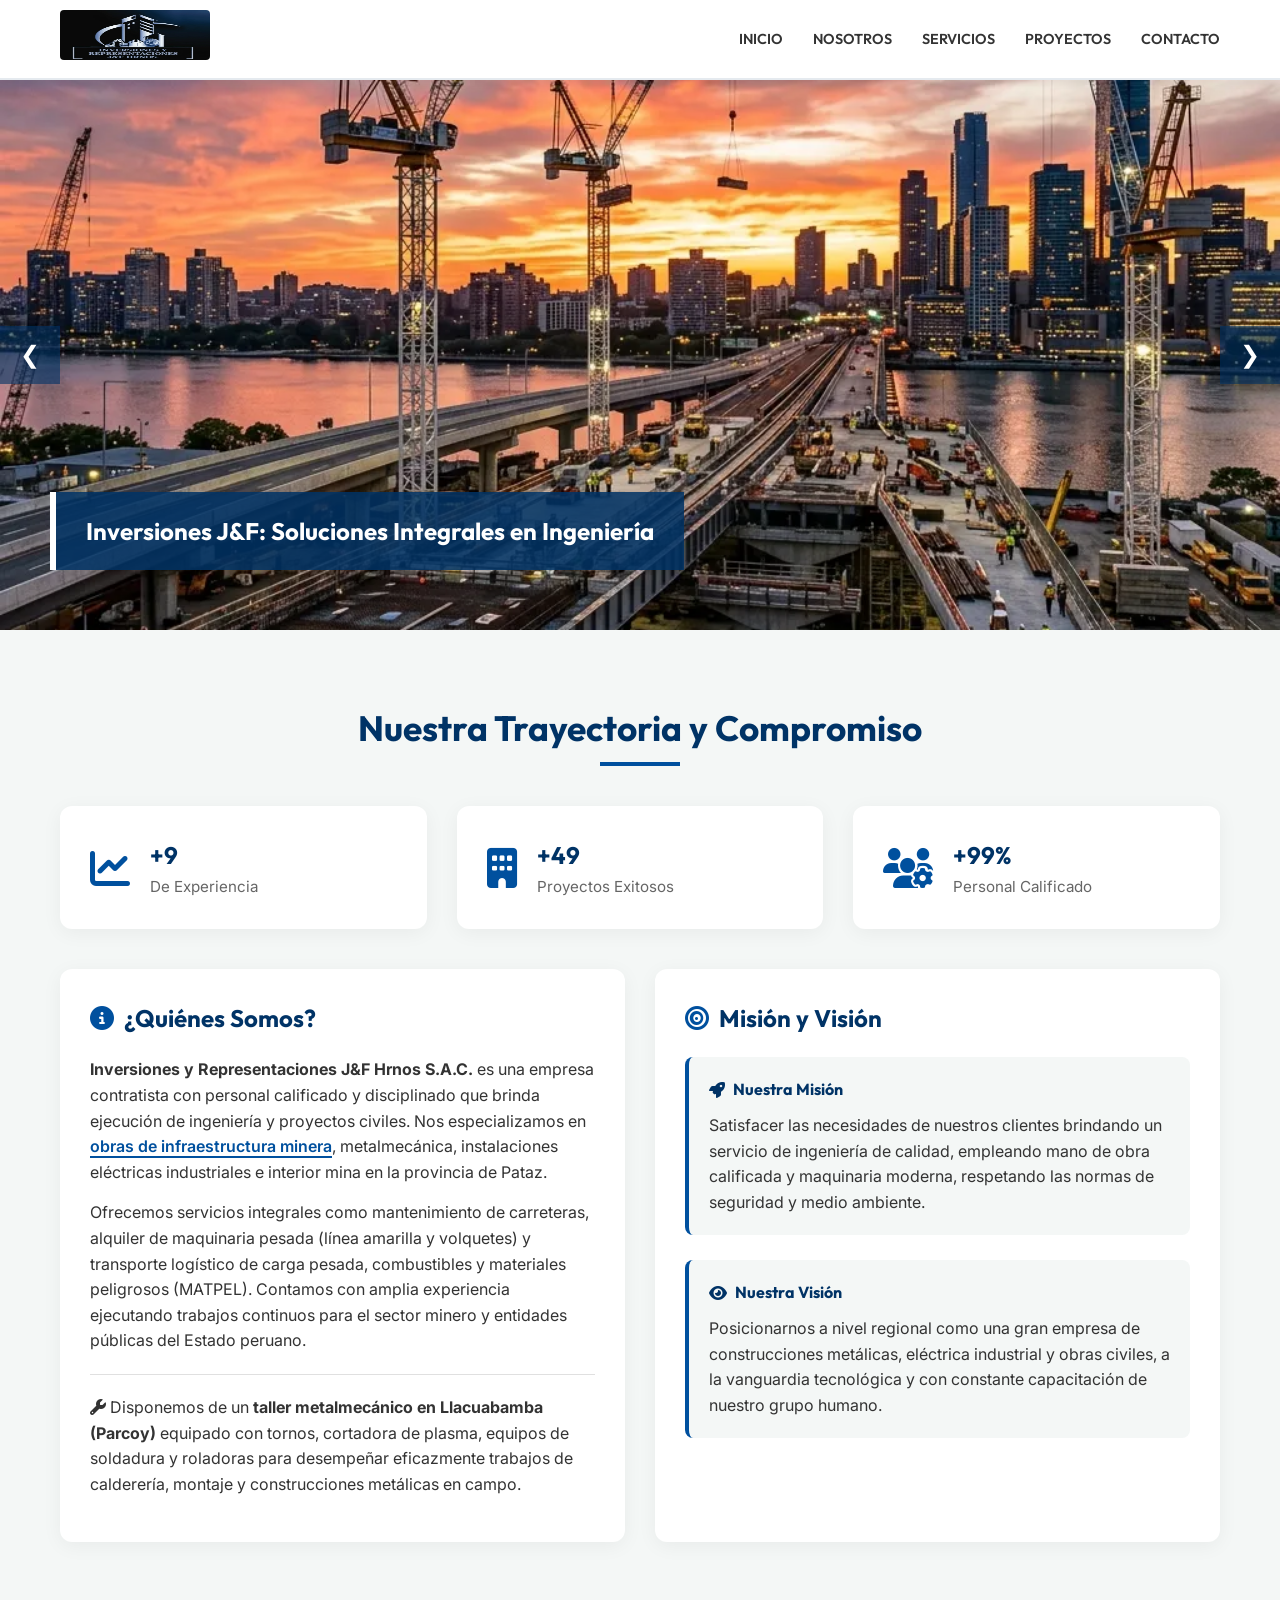
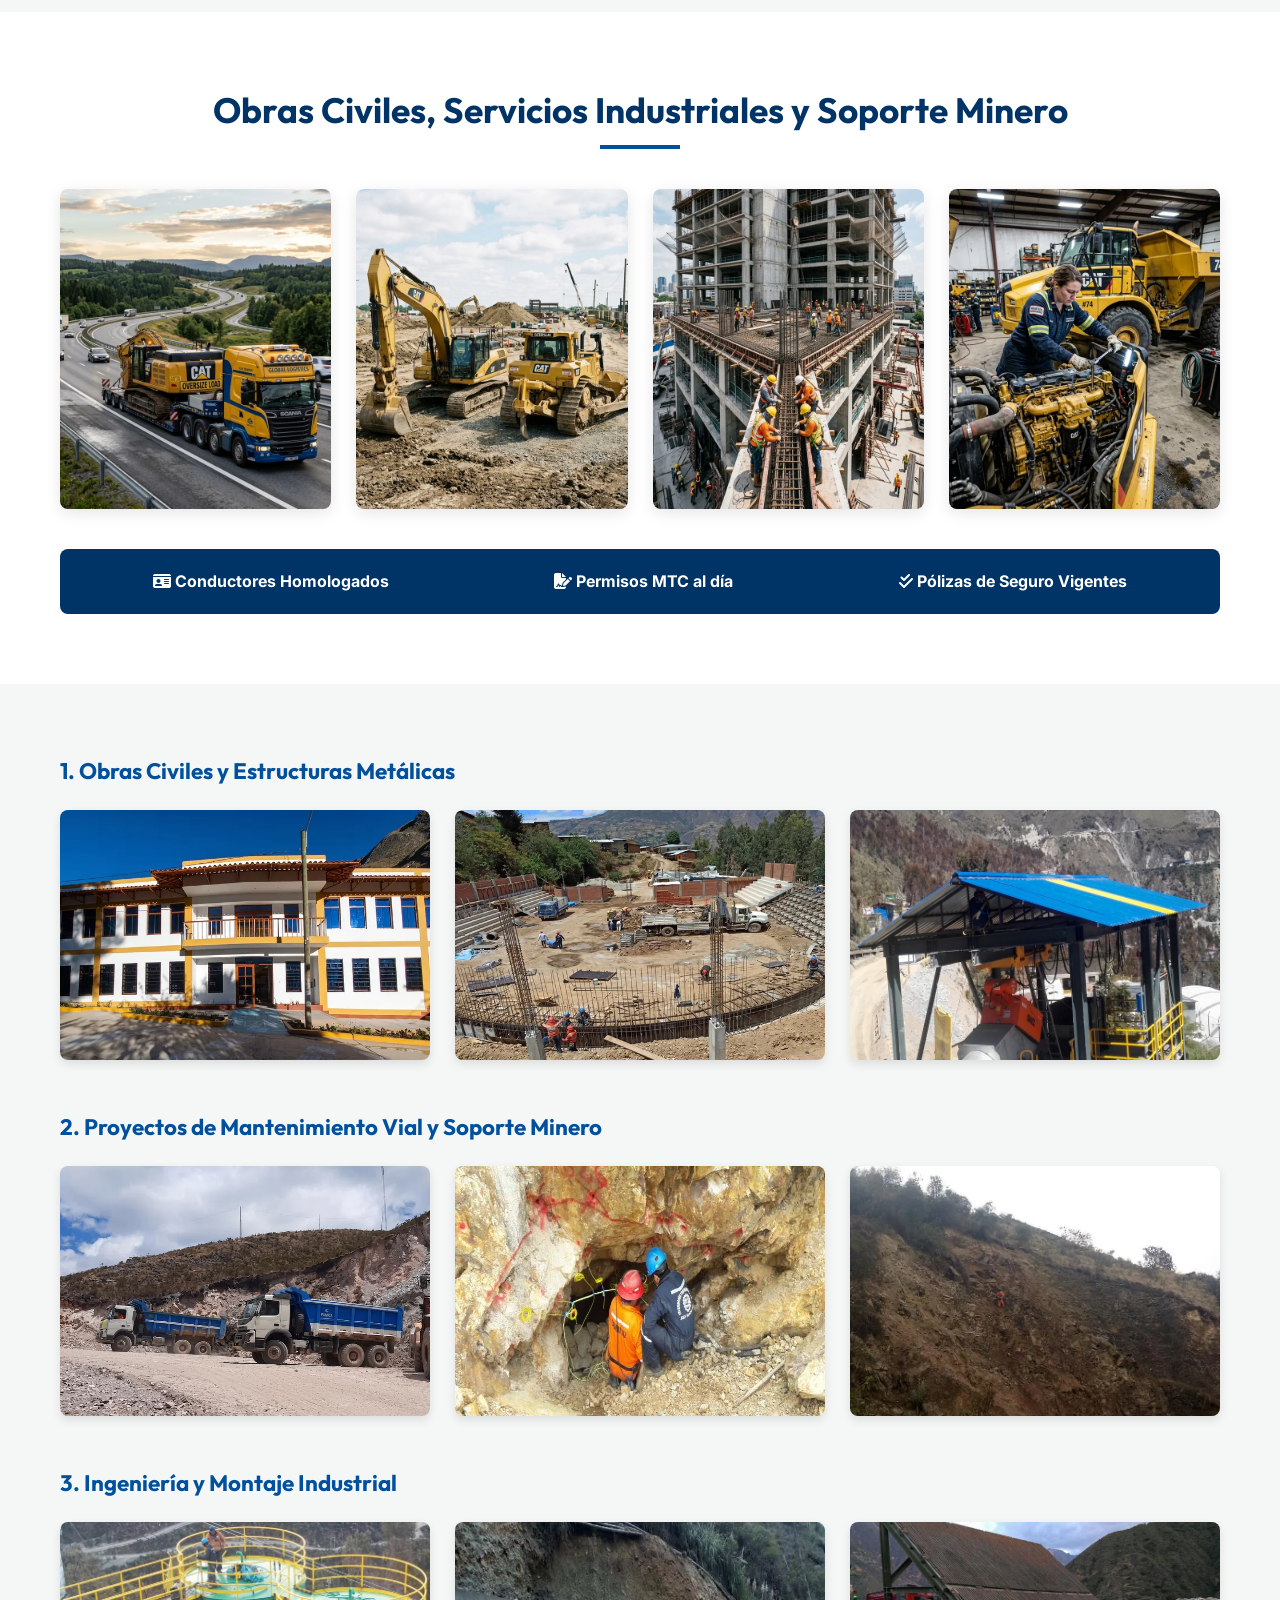
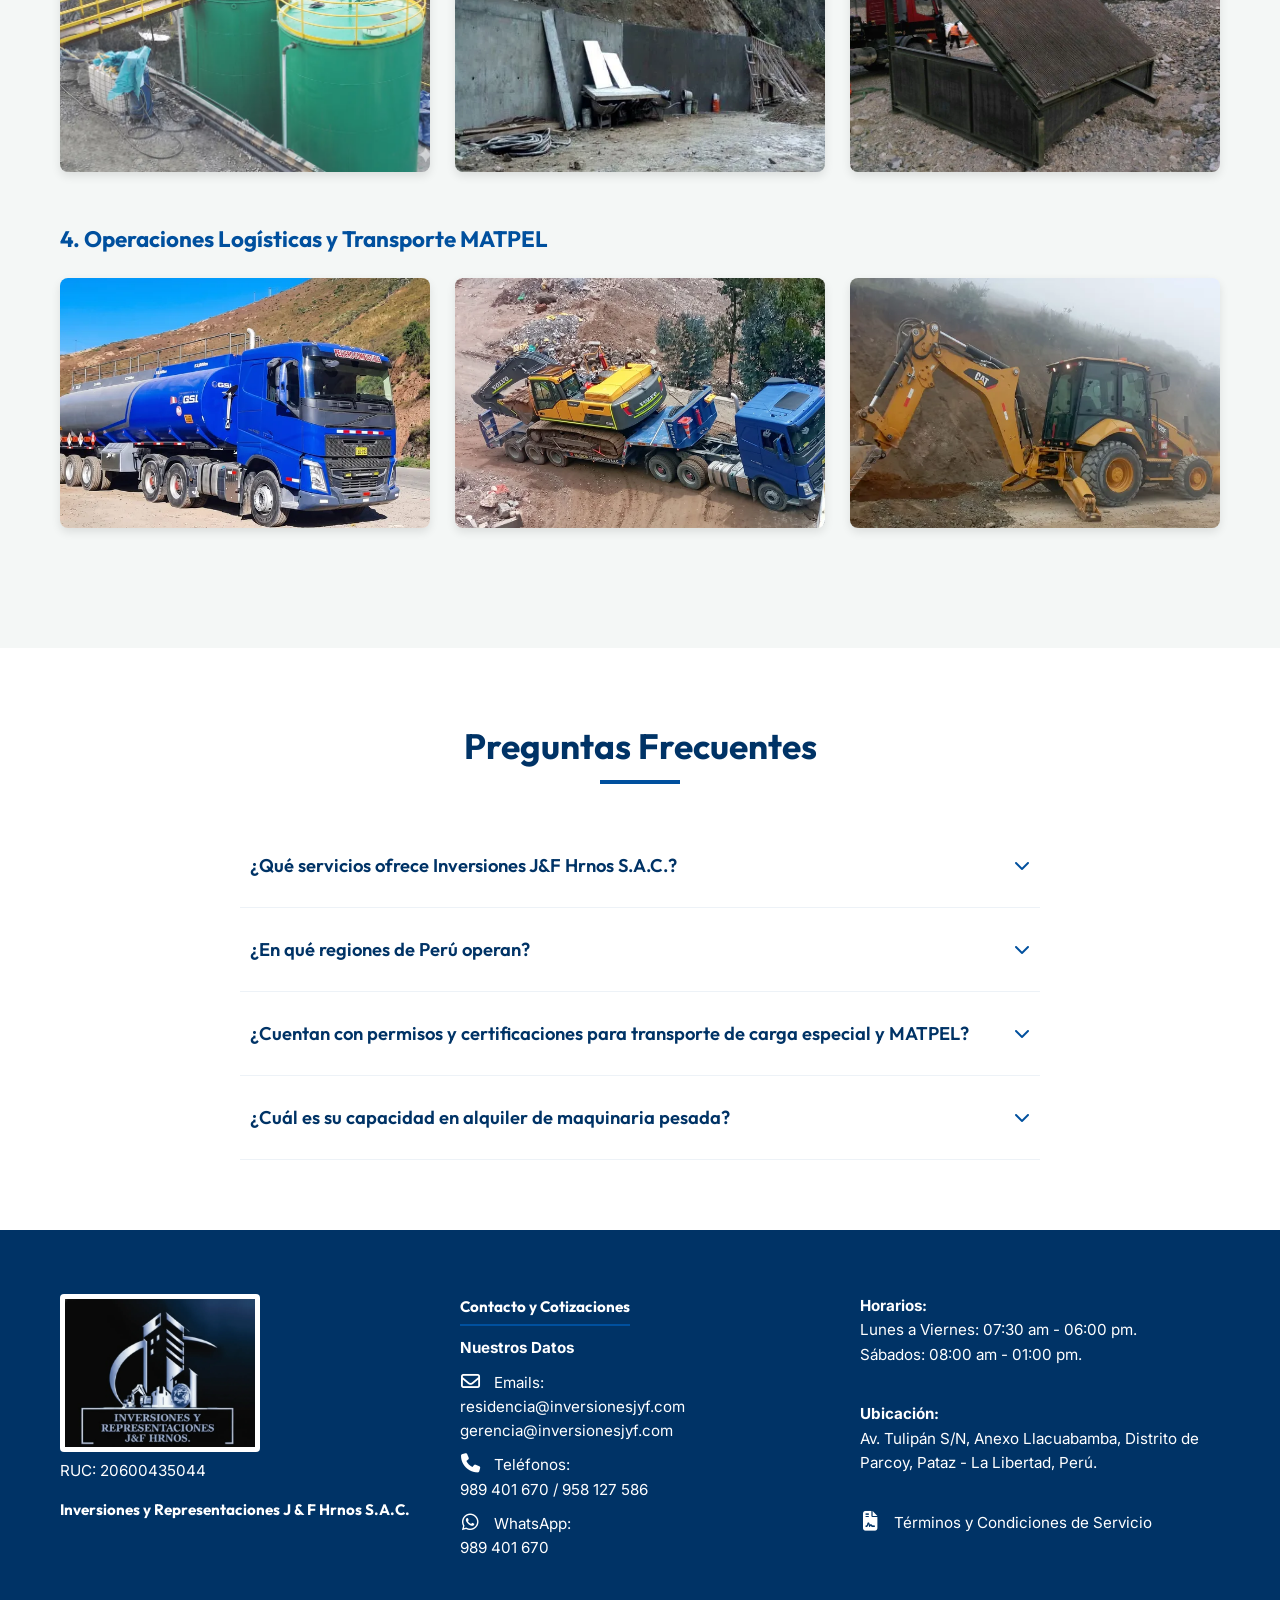
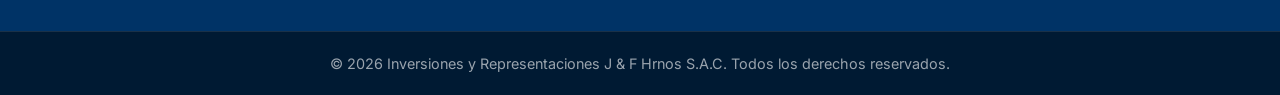
==== commit e5e7997a: "Refactoriza portal: optimización integral a11y, Core Web Vitals, modularización JS/CSS y configuraci" ====
--- a/index.html
+++ b/index.html
@@ -5,46 +5,50 @@
     <meta charset="UTF-8">
     <meta name="viewport" content="width=device-width, initial-scale=1.0">
     <title>Inversiones J&F Hrnos | Ingeniería, Obras, Mantenimiento y Transporte MATPEL</title>
-    <meta name="description" content="Inversiones J&F Hrnos S.A.C. es una empresa líder que brinda soluciones integrales en ingeniería, obras civiles, mantenimiento vial y transporte logístico MATPEL a nivel nacional.">
+    <meta name="description"
+        content="Inversiones J&F Hrnos S.A.C. es una empresa líder que brinda soluciones integrales en ingeniería, obras civiles, mantenimiento vial y transporte logístico MATPEL a nivel nacional.">
     <link rel="canonical" href="https://inversionesjyf.com/">
-    
-    <!-- Global site tag (gtag.js) - Google Analytics -->
-    <script async src="https://www.googletagmanager.com/gtag/js?id=G-XXXXXXXXXX"></script>
-    <script>
-      window.dataLayer = window.dataLayer || [];
-      function gtag(){dataLayer.push(arguments);}
-      gtag('js', new Date());
-      gtag('config', 'G-XXXXXXXXXX');
-    </script>
 
     <!-- Open Graph / Facebook -->
     <meta property="og:type" content="website">
     <meta property="og:url" content="https://inversionesjyf.com/">
     <meta property="og:title" content="Inversiones J&F Hrnos | Ingeniería, Obras, Mantenimiento y Transporte MATPEL">
-    <meta property="og:description" content="Inversiones J&F Hrnos S.A.C. es una empresa líder que brinda soluciones integrales en ingeniería, obras civiles, mantenimiento vial y transporte logístico MATPEL a nivel nacional.">
-    <meta property="og:image" content="https://inversionesjyf.com/img/logo/logo.webp">
+    <meta property="og:description"
+        content="Inversiones J&F Hrnos S.A.C. es una empresa líder que brinda soluciones integrales en ingeniería, obras civiles, mantenimiento vial y transporte logístico MATPEL a nivel nacional.">
+    <meta property="og:image" content="https://inversionesjyf.com/img/logo/logo_invertido.webp">
 
     <!-- Twitter -->
     <meta property="twitter:card" content="summary_large_image">
     <meta property="twitter:url" content="https://inversionesjyf.com/">
-    <meta property="twitter:title" content="Inversiones J&F Hrnos | Ingeniería, Obras, Mantenimiento y Transporte MATPEL">
-    <meta property="twitter:description" content="Inversiones J&F Hrnos S.A.C. es una empresa líder que brinda soluciones integrales en ingeniería, obras civiles, mantenimiento vial y transporte logístico MATPEL a nivel nacional.">
+    <meta property="twitter:title"
+        content="Inversiones J&F Hrnos | Ingeniería, Obras, Mantenimiento y Transporte MATPEL">
+    <meta property="twitter:description"
+        content="Inversiones J&F Hrnos S.A.C. es una empresa líder que brinda soluciones integrales en ingeniería, obras civiles, mantenimiento vial y transporte logístico MATPEL a nivel nacional.">
     <meta property="twitter:image" content="https://inversionesjyf.com/img/logo/logo.webp">
 
     <link rel="icon" type="image/webp" href="img/logo/logo.webp">
     <link rel="apple-touch-icon" href="img/logo/logo.webp">
-    
+
     <!-- Estilos -->
     <link rel="stylesheet" href="styles.css">
     <link rel="preconnect" href="https://fonts.googleapis.com">
     <link rel="preconnect" href="https://fonts.gstatic.com" crossorigin>
-    
+
     <!-- Carga Asíncrona de Fuentes y Iconos (Evita Render Blocking) -->
-    <link rel="stylesheet" href="https://cdnjs.cloudflare.com/ajax/libs/font-awesome/6.4.0/css/all.min.css" media="print" onload="this.media='all'">
-    <noscript><link rel="stylesheet" href="https://cdnjs.cloudflare.com/ajax/libs/font-awesome/6.4.0/css/all.min.css"></noscript>
-    
-    <link href="https://fonts.googleapis.com/css2?family=Inter:wght@300;400;600&family=Outfit:wght@400;600;700&display=swap" rel="stylesheet" media="print" onload="this.media='all'">
-    <noscript><link href="https://fonts.googleapis.com/css2?family=Inter:wght@300;400;600&family=Outfit:wght@400;600;700&display=swap" rel="stylesheet"></noscript>
+    <link rel="stylesheet" href="https://cdnjs.cloudflare.com/ajax/libs/font-awesome/6.4.0/css/all.min.css"
+        media="print" onload="this.media='all'">
+    <noscript>
+        <link rel="stylesheet" href="https://cdnjs.cloudflare.com/ajax/libs/font-awesome/6.4.0/css/all.min.css">
+    </noscript>
+
+    <link
+        href="https://fonts.googleapis.com/css2?family=Inter:wght@300;400;600&family=Outfit:wght@400;600;700&display=swap"
+        rel="stylesheet" media="print" onload="this.media='all'">
+    <noscript>
+        <link
+            href="https://fonts.googleapis.com/css2?family=Inter:wght@300;400;600&family=Outfit:wght@400;600;700&display=swap"
+            rel="stylesheet">
+    </noscript>
 
     <!-- Datos Estructurados JSON-LD -->
     <script type="application/ld+json">
@@ -92,7 +96,7 @@
       ]
     }
     </script>
-    
+
     <script type="application/ld+json">
     {
       "@context": "https://schema.org",
@@ -136,18 +140,21 @@
 </head>
 
 <body>
+    <a href="#inicio" class="skip-link">Saltar al contenido principal</a>
 
     <header class="header">
         <div class="container header-flex">
             <div class="logo-container">
-                <a href="#inicio"><img src="img/logo/logo.webp" alt="Logo Inversiones J&F" class="logo-img" width="150" height="50"></a>
-            </div>
-
-            <div class="menu-toggle" id="mobile-menu">
-                <i class="fa-solid fa-bars"></i>
-            </div>
-
-            <nav class="navbar">
+                <a href="#inicio"><img src="img/logo/logo.webp" alt="Logo Inversiones J&F" class="logo-img" width="150"
+                        height="50"></a>
+            </div>
+
+            <button type="button" class="menu-toggle" id="mobile-menu" aria-label="Abrir menú de navegación"
+                aria-expanded="false" aria-controls="primary-nav">
+                <i class="fa-solid fa-bars" aria-hidden="true"></i>
+            </button>
+
+            <nav class="navbar" id="primary-nav" aria-label="Navegación principal">
                 <ul>
                     <li><a href="#inicio">Inicio</a></li>
                     <li><a href="#nosotros">Nosotros</a></li>
@@ -160,29 +167,33 @@
     </header>
 
     <main>
-        <section id="inicio" class="hero-slider">
+        <section id="inicio" class="hero-slider" aria-roledescription="carousel"
+            aria-label="Proyectos y servicios destacados">
             <div class="slides">
-                <div class="slide active">
-                    <img src="img/Inicio/hero-1.webp" alt="Ingeniería 1" width="1920" height="800">
+                <div class="slide active" aria-roledescription="slide" aria-label="1 de 3" aria-hidden="false">
+                    <img src="img/Inicio/hero-1.webp" alt="Ingeniería 1" width="1920" height="800" fetchpriority="high"
+                        loading="eager">
                     <div class="slide-caption">
                         <h1>Inversiones J&F: Soluciones Integrales en Ingeniería</h1>
                     </div>
                 </div>
-                <div class="slide">
-                    <img src="img/Inicio/hero-2.webp" alt="Construcción" width="1920" height="800">
+                <div class="slide" aria-roledescription="slide" aria-label="2 de 3" aria-hidden="true">
+                    <img src="img/Inicio/hero-2.webp" alt="Construcción" width="1920" height="800" loading="lazy"
+                        decoding="async">
                     <div class="slide-caption">
                         <h2>Construcción de Obras y Mantenimiento Vial</h2>
                     </div>
                 </div>
-                <div class="slide">
-                    <img src="img/Inicio/hero-3.webp" alt="Transporte" width="1920" height="800">
+                <div class="slide" aria-roledescription="slide" aria-label="3 de 3" aria-hidden="true">
+                    <img src="img/Inicio/hero-3.webp" alt="Transporte" width="1920" height="800" loading="lazy"
+                        decoding="async">
                     <div class="slide-caption">
                         <h2>Logística y Transporte MATPEL a Nivel Nacional</h2>
                     </div>
                 </div>
             </div>
-            <button class="prev" onclick="moveSlide(-1)">&#10094;</button>
-            <button class="next" onclick="moveSlide(1)">&#10095;</button>
+            <button type="button" class="prev" id="slider-prev" aria-label="Ver diapositiva anterior">&#10094;</button>
+            <button type="button" class="next" id="slider-next" aria-label="Ver diapositiva siguiente">&#10095;</button>
         </section>
 
         <section id="nosotros" class="section bg-light">
@@ -215,10 +226,20 @@
                 <div class="about-grid">
                     <div class="who-we-are box-shadow reveal-left">
                         <h3><i class="fa-solid fa-circle-info"></i> ¿Quiénes Somos?</h3>
-                        <p><strong>Inversiones y Representaciones J&F Hrnos S.A.C.</strong> es una empresa contratista con personal calificado y disciplinado que brinda ejecución de ingeniería y proyectos civiles. Nos especializamos en <a href="#servicios" class="text-link">obras de infraestructura minera</a>, metalmecánica, instalaciones eléctricas industriales e interior mina en la provincia de Pataz.</p>
-                        <p>Ofrecemos servicios integrales como mantenimiento de carreteras, alquiler de maquinaria pesada (línea amarilla y volquetes) y transporte logístico de carga pesada, combustibles y materiales peligrosos (MATPEL). Contamos con amplia experiencia ejecutando trabajos continuos para el sector minero y entidades públicas del Estado peruano.</p>
+                        <p><strong>Inversiones y Representaciones J&F Hrnos S.A.C.</strong> es una empresa contratista
+                            con personal calificado y disciplinado que brinda ejecución de ingeniería y proyectos
+                            civiles. Nos especializamos en <a href="#servicios" class="text-link">obras de
+                                infraestructura minera</a>, metalmecánica, instalaciones eléctricas industriales e
+                            interior mina en la provincia de Pataz.</p>
+                        <p>Ofrecemos servicios integrales como mantenimiento de carreteras, alquiler de maquinaria
+                            pesada (línea amarilla y volquetes) y transporte logístico de carga pesada, combustibles y
+                            materiales peligrosos (MATPEL). Contamos con amplia experiencia ejecutando trabajos
+                            continuos para el sector minero y entidades públicas del Estado peruano.</p>
                         <hr>
-                        <p><i class="fa-solid fa-wrench"></i> Disponemos de un <strong>taller metalmecánico en Llacuabamba (Parcoy)</strong> equipado con tornos, cortadora de plasma, equipos de soldadura y roladoras para desempeñar eficazmente trabajos de calderería, montaje y construcciones metálicas en campo.</p>
+                        <p><i class="fa-solid fa-wrench"></i> Disponemos de un <strong>taller metalmecánico en
+                                Llacuabamba (Parcoy)</strong> equipado con tornos, cortadora de plasma, equipos de
+                            soldadura y roladoras para desempeñar eficazmente trabajos de calderería, montaje y
+                            construcciones metálicas en campo.</p>
                     </div>
                     <div class="values-box box-shadow reveal-right">
                         <h3><i class="fa-solid fa-bullseye"></i> Misión y Visión</h3>
@@ -245,38 +266,50 @@
                 <div class="services-grid">
 
                     <article class="service-img-card reveal delay-1">
-                        <img src="img/Servicios/transporte.webp" alt="Transporte de carga pesada, combustible y MATPEL en Pataz" width="600" height="400">
+                        <img src="img/Servicios/transporte.webp"
+                            alt="Transporte de carga pesada, combustible y MATPEL en Pataz" width="600" height="400"
+                            loading="lazy" decoding="async">
                         <div class="service-img-content">
                             <i class="fa-solid fa-truck-moving"></i>
                             <h3>Transporte MATPEL</h3>
-                            <p>Soluciones logísticas para el transporte de carga pesada, combustibles y materiales peligrosos (MATPEL) en la ruta Trujillo-Pataz y a nivel nacional.</p>
+                            <p>Soluciones logísticas para el transporte de carga pesada, combustibles y materiales
+                                peligrosos (MATPEL) en la ruta Trujillo-Pataz y a nivel nacional.</p>
                         </div>
                     </article>
 
                     <article class="service-img-card reveal delay-2">
-                        <img src="img/Servicios/maquinaria.webp" alt="Alquiler de maquinaria pesada en Pataz y La Libertad" width="600" height="400">
+                        <img src="img/Servicios/maquinaria.webp"
+                            alt="Alquiler de maquinaria pesada en Pataz y La Libertad" width="600" height="400"
+                            loading="lazy" decoding="async">
                         <div class="service-img-content">
                             <i class="fa-solid fa-gears"></i>
                             <h3>Alquiler de Maquinaria</h3>
-                            <p>Alquiler de maquinaria pesada en Pataz y La Libertad con flota propia: Excavadoras (Volvo/Cat), Volquetes Volvo FMX, Carmix y Motoniveladoras.</p>
+                            <p>Alquiler de maquinaria pesada en Pataz y La Libertad con flota propia: Excavadoras
+                                (Volvo/Cat), Volquetes Volvo FMX, Carmix y Motoniveladoras.</p>
                         </div>
                     </article>
 
                     <article class="service-img-card reveal delay-3">
-                        <img src="img/Servicios/construccion.webp" alt="Obras civiles, campamentos mineros y montaje industrial" width="600" height="400">
+                        <img src="img/Servicios/construccion.webp"
+                            alt="Obras civiles, campamentos mineros y montaje industrial" width="600" height="400"
+                            loading="lazy" decoding="async">
                         <div class="service-img-content">
                             <i class="fa-solid fa-trowel-bricks"></i>
                             <h3>Obras Civiles y Montajes</h3>
-                            <p>Ejecución integral de obras civiles, campamentos mineros, muros de contención y montajes mecánicos de tanques y naves estructurales.</p>
+                            <p>Ejecución integral de obras civiles, campamentos mineros, muros de contención y montajes
+                                mecánicos de tanques y naves estructurales.</p>
                         </div>
                     </article>
 
                     <article class="service-img-card reveal delay-4">
-                        <img src="img/Servicios/mantenimiento.webp" alt="Mantenimiento vial y remediación ambiental minera" width="600" height="400">
+                        <img src="img/Servicios/mantenimiento.webp"
+                            alt="Mantenimiento vial y remediación ambiental minera" width="600" height="400"
+                            loading="lazy" decoding="async">
                         <div class="service-img-content">
                             <i class="fa-solid fa-screwdriver-wrench"></i>
                             <h3>Mantenimiento Vial y Soporte</h3>
-                            <p>Soporte preventivo y operativo, mantenimiento de carreteras, perfilado de rasante y remediación ambiental con base en Llacuabamba.</p>
+                            <p>Soporte preventivo y operativo, mantenimiento de carreteras, perfilado de rasante y
+                                remediación ambiental con base en Llacuabamba.</p>
                         </div>
                     </article>
 
@@ -297,33 +330,41 @@
                     <div id="grid-obras" class="project-grid">
                         <!-- Proyecto 1 -->
                         <div class="project-card reveal">
-                            <img src="img/Proyectos/obras_civiles/pala_muni.webp" alt="Palacio Municipal de Huaylillas" width="600" height="400">
+                            <img src="img/Proyectos/obras_civiles/pala_muni.webp" alt="Palacio Municipal de Huaylillas"
+                                width="600" height="400" loading="lazy" decoding="async">
                             <div class="overlay">
                                 <div class="overlay-text">
                                     <p class="project-title-card">Palacio Municipal de Huaylillas</p>
-                                    <p>Construcción integral de la nueva sede institucional del Palacio Municipal del distrito de Huaylillas.</p>
-                                    <a href="proyecto/palacio-municipal" class="saber-mas-btn">Ver Palacio Municipal &gt;</a>
+                                    <p>Construcción integral de la nueva sede institucional del Palacio Municipal del
+                                        distrito de Huaylillas.</p>
+                                    <a href="proyecto/palacio-municipal" class="saber-mas-btn">Ver Palacio Municipal
+                                        &gt;</a>
                                 </div>
                             </div>
                         </div>
                         <!-- Proyecto 2 -->
                         <div class="project-card reveal">
-                            <img src="img/Proyectos/obras_civiles/comp_up.webp" alt="Polideportivo Uchucuayo" width="600" height="400">
+                            <img src="img/Proyectos/obras_civiles/comp_up.webp" alt="Polideportivo Uchucuayo"
+                                width="600" height="400" loading="lazy" decoding="async">
                             <div class="overlay">
                                 <div class="overlay-text">
                                     <p class="project-title-card">Polideportivo Uchucuayo</p>
-                                    <p>Construcción civil completa del complejo deportivo y recreacional en el Centro Poblado de Uchucuayo.</p>
-                                    <a href="proyecto/polideportivo-uchucuayo" class="saber-mas-btn">Ver Polideportivo &gt;</a>
+                                    <p>Construcción civil completa del complejo deportivo y recreacional en el Centro
+                                        Poblado de Uchucuayo.</p>
+                                    <a href="proyecto/polideportivo-uchucuayo" class="saber-mas-btn">Ver Polideportivo
+                                        &gt;</a>
                                 </div>
                             </div>
                         </div>
                         <!-- Proyecto 3 -->
                         <div class="project-card reveal">
-                            <img src="img/Proyectos/obras_civiles/mon_est_cob.webp" alt="Nave Molienda" width="600" height="400">
+                            <img src="img/Proyectos/obras_civiles/mon_est_cob.webp" alt="Nave Molienda" width="600"
+                                height="400" loading="lazy" decoding="async">
                             <div class="overlay">
                                 <div class="overlay-text">
                                     <p class="project-title-card">Nave Molienda</p>
-                                    <p>Ejecución integral del montaje de estructuras metálicas de alta resistencia y cobertura completa.</p>
+                                    <p>Ejecución integral del montaje de estructuras metálicas de alta resistencia y
+                                        cobertura completa.</p>
                                     <a href="proyecto/nave-molienda" class="saber-mas-btn">Ver Nave Molienda &gt;</a>
                                 </div>
                             </div>
@@ -336,33 +377,44 @@
                     <div id="grid-mantenimiento" class="project-grid">
                         <!-- Proyecto 4 -->
                         <div class="project-card reveal">
-                            <img src="img/Proyectos/mantenimiento_vial/taya_par.webp" alt="Mantenimiento Vial Tayabamba - Parcoy" width="600" height="400">
+                            <img src="img/Proyectos/mantenimiento_vial/taya_par.webp"
+                                alt="Mantenimiento Vial Tayabamba - Parcoy" width="600" height="400" loading="lazy"
+                                decoding="async">
                             <div class="overlay">
                                 <div class="overlay-text">
                                     <p class="project-title-card">Mantenimiento Vial Tayabamba - Parcoy</p>
-                                    <p>Trabajos continuos de mantenimiento rutinario y periódico de la vía departamental que conecta Tayabamba y Parcoy.</p>
-                                    <a href="proyecto/mantenimiento-vial" class="saber-mas-btn">Ver Mantenimiento Vial &gt;</a>
+                                    <p>Trabajos continuos de mantenimiento rutinario y periódico de la vía departamental
+                                        que conecta Tayabamba y Parcoy.</p>
+                                    <a href="proyecto/mantenimiento-vial" class="saber-mas-btn">Ver Mantenimiento Vial
+                                        &gt;</a>
                                 </div>
                             </div>
                         </div>
                         <!-- Proyecto 5 -->
                         <div class="project-card reveal">
-                            <img src="img/Proyectos/mantenimiento_vial/cierre_boca.webp" alt="Cierre Definitivo de 300 Bocaminas" width="600" height="400">
+                            <img src="img/Proyectos/mantenimiento_vial/cierre_boca.webp"
+                                alt="Cierre Definitivo de 300 Bocaminas" width="600" height="400" loading="lazy"
+                                decoding="async">
                             <div class="overlay">
                                 <div class="overlay-text">
                                     <p class="project-title-card">Cierre Definitivo de 300 Bocaminas</p>
-                                    <p>Proyecto crítico de remediación ambiental y seguridad en minería formal mediante voladura y taponeo.</p>
-                                    <a href="proyecto/cierre-bocaminas" class="saber-mas-btn">Ver Cierre Bocaminas &gt;</a>
+                                    <p>Proyecto crítico de remediación ambiental y seguridad en minería formal mediante
+                                        voladura y taponeo.</p>
+                                    <a href="proyecto/cierre-bocaminas" class="saber-mas-btn">Ver Cierre Bocaminas
+                                        &gt;</a>
                                 </div>
                             </div>
                         </div>
                         <!-- Proyecto 6 -->
                         <div class="project-card reveal">
-                            <img src="img/Proyectos/mantenimiento_vial/desate.webp" alt="Desate de Rocas en Zonas Agrestes" width="600" height="400">
+                            <img src="img/Proyectos/mantenimiento_vial/desate.webp"
+                                alt="Desate de Rocas en Zonas Agrestes" width="600" height="400" loading="lazy"
+                                decoding="async">
                             <div class="overlay">
                                 <div class="overlay-text">
                                     <p class="project-title-card">Desate de Rocas en Zonas Agrestes</p>
-                                    <p>Ejecución de trabajos de mitigación de riesgos geológicos en taludes y zonas de acceso de la unidad minera.</p>
+                                    <p>Ejecución de trabajos de mitigación de riesgos geológicos en taludes y zonas de
+                                        acceso de la unidad minera.</p>
                                     <a href="proyecto/desate-rocas" class="saber-mas-btn">Ver Desate de Rocas &gt;</a>
                                 </div>
                             </div>
@@ -375,34 +427,46 @@
                     <div id="grid-ingenieria" class="project-grid">
                         <!-- Proyecto 7 -->
                         <div class="project-card reveal">
-                            <img src="img/Proyectos/montajes_industriales/tanques.webp" alt="Montaje de Tanques de 20,000 Gln" width="600" height="400">
+                            <img src="img/Proyectos/montajes_industriales/tanques.webp"
+                                alt="Montaje de Tanques de 20,000 Gln" width="600" height="400" loading="lazy"
+                                decoding="async">
                             <div class="overlay">
                                 <div class="overlay-text">
                                     <p class="project-title-card">Montaje de Tanques de 20,000 Gln</p>
-                                    <p>Fabricación in situ and montaje mecánico de dos tanques de almacenamiento de agua potable e industrial.</p>
-                                    <a href="proyecto/tanques-agua" class="saber-mas-btn">Ver Montaje de Tanques &gt;</a>
+                                    <p>Fabricación in situ and montaje mecánico de dos tanques de almacenamiento de agua
+                                        potable e industrial.</p>
+                                    <a href="proyecto/tanques-agua" class="saber-mas-btn">Ver Montaje de Tanques
+                                        &gt;</a>
                                 </div>
                             </div>
                         </div>
                         <!-- Proyecto 8 -->
                         <div class="project-card reveal">
-                            <img src="img/Proyectos/montajes_industriales/muros_concreto.webp" alt="Muros de Concreto Nivel 2520 Chilcas" width="600" height="400">
+                            <img src="img/Proyectos/montajes_industriales/muros_concreto.webp"
+                                alt="Muros de Concreto Nivel 2520 Chilcas" width="600" height="400" loading="lazy"
+                                decoding="async">
                             <div class="overlay">
                                 <div class="overlay-text">
                                     <p class="project-title-card">Muros de Concreto Nivel 2520 Chilcas</p>
-                                    <p>Construcción de muros de contención de gran escala en concreto armado en nivel operativo minero.</p>
-                                    <a href="proyecto/muros-concreto" class="saber-mas-btn">Ver Muros de Concreto &gt;</a>
+                                    <p>Construcción de muros de contención de gran escala en concreto armado en nivel
+                                        operativo minero.</p>
+                                    <a href="proyecto/muros-concreto" class="saber-mas-btn">Ver Muros de Concreto
+                                        &gt;</a>
                                 </div>
                             </div>
                         </div>
                         <!-- Proyecto 9 -->
                         <div class="project-card reveal">
-                            <img src="img/Proyectos/montajes_industriales/zaranga_des.webp" alt="Zaranda Desmontable Industrial" width="600" height="400">
+                            <img src="img/Proyectos/montajes_industriales/zaranga_des.webp"
+                                alt="Zaranda Desmontable Industrial" width="600" height="400" loading="lazy"
+                                decoding="async">
                             <div class="overlay">
                                 <div class="overlay-text">
                                     <p class="project-title-card">Zaranda Desmontable Industrial</p>
-                                    <p>Diseño de ingeniería, fabricación y montaje de una zaranda vibratoria desmontable en acero antiabrasivo.</p>
-                                    <a href="proyecto/zaranda-desmontable" class="saber-mas-btn">Ver Zaranda Industrial &gt;</a>
+                                    <p>Diseño de ingeniería, fabricación y montaje de una zaranda vibratoria desmontable
+                                        en acero antiabrasivo.</p>
+                                    <a href="proyecto/zaranda-desmontable" class="saber-mas-btn">Ver Zaranda Industrial
+                                        &gt;</a>
                                 </div>
                             </div>
                         </div>
@@ -414,34 +478,45 @@
                     <div id="grid-logistica" class="project-grid">
                         <!-- Proyecto 10 -->
                         <div class="project-card reveal">
-                            <img src="img/Proyectos/operaciones_logisticas/cisterna.webp" alt="Transporte de Materiales Peligrosos" width="600" height="400">
+                            <img src="img/Proyectos/operaciones_logisticas/cisterna.webp"
+                                alt="Transporte de Materiales Peligrosos" width="600" height="400" loading="lazy"
+                                decoding="async">
                             <div class="overlay">
                                 <div class="overlay-text">
                                     <p class="project-title-card">Transporte de Materiales Peligrosos</p>
-                                    <p>Provisión ininterrumpida de servicio de transporte MATPEL a operaciones mineras mediante cisternas.</p>
-                                    <a href="proyecto/transporte-combustible" class="saber-mas-btn">Ver Transporte MATPEL &gt;</a>
+                                    <p>Provisión ininterrumpida de servicio de transporte MATPEL a operaciones mineras
+                                        mediante cisternas.</p>
+                                    <a href="proyecto/transporte-combustible" class="saber-mas-btn">Ver Transporte
+                                        MATPEL &gt;</a>
                                 </div>
                             </div>
                         </div>
                         <!-- Proyecto 11 -->
                         <div class="project-card reveal">
-                            <img src="img/Proyectos/operaciones_logisticas/cama_baja.webp" alt="Logística en Cama Baja" width="600" height="400">
+                            <img src="img/Proyectos/operaciones_logisticas/cama_baja.webp" alt="Logística en Cama Baja"
+                                width="600" height="400" loading="lazy" decoding="async">
                             <div class="overlay">
                                 <div class="overlay-text">
                                     <p class="project-title-card">Logística en Cama Baja</p>
-                                    <p>Servicio logístico especializado para la movilización de maquinaria amarilla y equipos sobredimensionados.</p>
-                                    <a href="proyecto/transporte-especializado" class="saber-mas-btn">Ver Cama Baja &gt;</a>
+                                    <p>Servicio logístico especializado para la movilización de maquinaria amarilla y
+                                        equipos sobredimensionados.</p>
+                                    <a href="proyecto/transporte-especializado" class="saber-mas-btn">Ver Cama Baja
+                                        &gt;</a>
                                 </div>
                             </div>
                         </div>
                         <!-- Proyecto 12 -->
                         <div class="project-card reveal">
-                            <img src="img/Proyectos/operaciones_logisticas/acarreo_mine.webp" alt="Logística de Acarreo de Mineral" width="600" height="400">
+                            <img src="img/Proyectos/operaciones_logisticas/acarreo_mine.webp"
+                                alt="Logística de Acarreo de Mineral" width="600" height="400" loading="lazy"
+                                decoding="async">
                             <div class="overlay">
                                 <div class="overlay-text">
                                     <p class="project-title-card">Logística de Acarreo de Mineral</p>
-                                    <p>Gestión de flotas y ejecución de movimiento masivo de tierras y acarreo de mineral en operaciones mineras.</p>
-                                    <a href="proyecto/logistica-acarreo" class="saber-mas-btn">Ver Acarreo de Mineral &gt;</a>
+                                    <p>Gestión de flotas y ejecución de movimiento masivo de tierras y acarreo de
+                                        mineral en operaciones mineras.</p>
+                                    <a href="proyecto/logistica-acarreo" class="saber-mas-btn">Ver Acarreo de Mineral
+                                        &gt;</a>
                                 </div>
                             </div>
                         </div>
@@ -456,27 +531,45 @@
                 <h2 class="section-title">Preguntas Frecuentes</h2>
                 <div class="faq-container">
                     <div class="faq-item">
-                        <button class="faq-question">¿Qué servicios ofrece Inversiones J&F Hrnos S.A.C.? <i class="fa-solid fa-chevron-down"></i></button>
-                        <div class="faq-answer">
-                            <p>Ofrecemos soluciones integrales en ingeniería civil, construcción de obras públicas y privadas, estructuras metálicas, mantenimiento vial, alquiler de maquinaria pesada y transporte logístico de materiales peligrosos (MATPEL) a nivel nacional.</p>
+                        <button type="button" class="faq-question" aria-expanded="false" aria-controls="faq-ans-1">¿Qué
+                            servicios ofrece Inversiones J&F Hrnos S.A.C.? <i class="fa-solid fa-chevron-down"
+                                aria-hidden="true"></i></button>
+                        <div class="faq-answer" id="faq-ans-1">
+                            <p>Ofrecemos soluciones integrales en ingeniería civil, construcción de obras públicas y
+                                privadas, estructuras metálicas, mantenimiento vial, alquiler de maquinaria pesada y
+                                transporte logístico de materiales peligrosos (MATPEL) a nivel nacional.</p>
                         </div>
                     </div>
                     <div class="faq-item">
-                        <button class="faq-question">¿En qué regiones de Perú operan? <i class="fa-solid fa-chevron-down"></i></button>
-                        <div class="faq-answer">
-                            <p>Tenemos nuestra base operativa y taller principal en Llacuabamba (La Libertad), pero brindamos servicios logísticos y ejecutamos obras de ingeniería en todo el territorio nacional, con especial presencia en las zonas mineras del norte y centro del país.</p>
+                        <button type="button" class="faq-question" aria-expanded="false" aria-controls="faq-ans-2">¿En
+                            qué regiones de Perú operan? <i class="fa-solid fa-chevron-down"
+                                aria-hidden="true"></i></button>
+                        <div class="faq-answer" id="faq-ans-2">
+                            <p>Tenemos nuestra base operativa y taller principal en Llacuabamba (La Libertad), pero
+                                brindamos servicios logísticos y ejecutamos obras de ingeniería en todo el territorio
+                                nacional, con especial presencia en las zonas mineras del norte y centro del país.</p>
                         </div>
                     </div>
                     <div class="faq-item">
-                        <button class="faq-question">¿Cuentan con permisos y certificaciones para transporte de carga especial y MATPEL? <i class="fa-solid fa-chevron-down"></i></button>
-                        <div class="faq-answer">
-                            <p>Sí, contamos con todos los permisos vigentes otorgados por el Ministerio de Transportes y Comunicaciones (MTC) para el transporte terrestre de materiales peligrosos, pólizas de seguro de responsabilidad civil vigentes y conductores homologados con categoría especial A-IV.</p>
+                        <button type="button" class="faq-question" aria-expanded="false"
+                            aria-controls="faq-ans-3">¿Cuentan con permisos y certificaciones para transporte de carga
+                            especial y MATPEL? <i class="fa-solid fa-chevron-down" aria-hidden="true"></i></button>
+                        <div class="faq-answer" id="faq-ans-3">
+                            <p>Sí, contamos con todos los permisos vigentes otorgados por el Ministerio de Transportes y
+                                Comunicaciones (MTC) para el transporte terrestre de materiales peligrosos, pólizas de
+                                seguro de responsabilidad civil vigentes y conductores homologados con categoría
+                                especial A-IV.</p>
                         </div>
                     </div>
                     <div class="faq-item">
-                        <button class="faq-question">¿Cuál es su capacidad en alquiler de maquinaria pesada? <i class="fa-solid fa-chevron-down"></i></button>
-                        <div class="faq-answer">
-                            <p>Disponemos de una flota moderna y propia que incluye excavadoras hidráulicas Volvo y Caterpillar, rodillos compactadores, rodillos de asfalto, cargadores frontales, volquetes Volvo FMX, motoniveladoras y mezcladoras autocargables (Carmix), garantizando alta disponibilidad mecánica.</p>
+                        <button type="button" class="faq-question" aria-expanded="false" aria-controls="faq-ans-4">¿Cuál
+                            es su capacidad en alquiler de maquinaria pesada? <i class="fa-solid fa-chevron-down"
+                                aria-hidden="true"></i></button>
+                        <div class="faq-answer" id="faq-ans-4">
+                            <p>Disponemos de una flota moderna y propia que incluye excavadoras hidráulicas Volvo y
+                                Caterpillar, rodillos compactadores, rodillos de asfalto, cargadores frontales,
+                                volquetes Volvo FMX, motoniveladoras y mezcladoras autocargables (Carmix), garantizando
+                                alta disponibilidad mecánica.</p>
                         </div>
                     </div>
                 </div>
@@ -502,7 +595,9 @@
                     <span class="obfuscated-email" data-user="residencia" data-domain="inversionesjyf.com"></span> <br>
                     <span class="obfuscated-email" data-user="gerencia" data-domain="inversionesjyf.com"></span>
                 </p>
-                <p><i class="fa-solid fa-phone"></i> Teléfonos: <br> 989 401 670 / 958 127 586</p>
+                <p><i class="fa-solid fa-phone"></i> Teléfonos: <br>
+                    <a href="tel:+51989401670">989 401 670</a> / <a href="tel:+51958127586">958 127 586</a>
+                </p>
                 <p><i class="fa-brands fa-whatsapp"></i> WhatsApp: <br> <a href="https://wa.me/51989401670"
                         target="_blank" rel="noopener">989 401 670</a></p>
                 <!-- Redes sociales desactivadas temporalmente a petición del usuario
--- a/styles.css
+++ b/styles.css
@@ -19,6 +19,29 @@
     scroll-behavior: smooth;
 }
 
+:focus-visible {
+    outline: 2px solid var(--blue-accent);
+    outline-offset: 3px;
+}
+
+.skip-link {
+    position: absolute;
+    top: -100px;
+    left: 20px;
+    background: var(--blue-dark);
+    color: var(--white);
+    padding: 10px 18px;
+    z-index: 9999;
+    border-radius: 4px;
+    font-weight: 600;
+    transition: top 0.2s ease;
+    text-decoration: none;
+}
+
+.skip-link:focus {
+    top: 20px;
+}
+
 body {
     font-family: 'Inter', 'Segoe UI', Tahoma, Geneva, Verdana, sans-serif;
     color: var(--text-dark);
@@ -135,6 +158,12 @@
     display: flex;
     align-items: center;
     box-shadow: 0 2px 10px rgba(0,0,0,0.05);
+    transition: box-shadow 0.3s ease, background-color 0.3s ease;
+}
+
+.header.scrolled {
+    box-shadow: 0 4px 20px rgba(0, 0, 0, 0.12);
+    background: rgba(255, 255, 255, 0.98);
 }
 
 .header-flex {
@@ -155,6 +184,15 @@
     font-size: 1.8rem;
     color: var(--blue-dark);
     cursor: pointer;
+    background: transparent;
+    border: none;
+    padding: 8px;
+    border-radius: 4px;
+    line-height: 1;
+}
+
+.menu-toggle:focus-visible {
+    outline: 2px solid var(--blue-accent);
 }
 
 .navbar ul {
@@ -304,7 +342,7 @@
 
 .who-we-are p {
     margin-bottom: 15px;
-    text-align: justify;
+    text-align: left;
 }
 
 .who-we-are hr {
@@ -341,7 +379,7 @@
 }
 
 .mission-vision-item p {
-    text-align: justify;
+    text-align: left;
 }
 
 /* =========================================
@@ -845,7 +883,7 @@
     line-height: 1.7;
     margin-bottom: 15px;
     font-size: 1rem;
-    text-align: justify;
+    text-align: left;
 }
 
 /* =========================================
@@ -889,4 +927,251 @@
 
 .share-buttons a.facebook { background-color: #1877f2; }
 .share-buttons a.linkedin { background-color: #0077b5; }
-.share-buttons a.whatsapp { background-color: #25d366; }+.share-buttons a.whatsapp { background-color: #25d366; }
+
+/* =========================================
+   PÁGINA DE DETALLE DE PROYECTO (proyecto.html)
+   ========================================= */
+.project-detail-hero {
+    background-color: var(--blue-dark);
+    background-position: center;
+    background-size: cover;
+    height: 380px;
+    display: flex;
+    align-items: center;
+    justify-content: center;
+    color: var(--white);
+    text-align: center;
+    position: relative;
+}
+
+.hero-badge {
+    background: var(--blue-accent);
+    color: var(--white);
+    padding: 8px 16px;
+    border-radius: 20px;
+    font-size: 0.9rem;
+    font-weight: 600;
+    display: inline-block;
+    margin-bottom: 20px;
+    text-transform: uppercase;
+    letter-spacing: 1px;
+}
+
+.project-layout {
+    display: grid;
+    grid-template-columns: 2fr 1fr;
+    gap: 40px;
+    padding: 60px 20px;
+    max-width: 1200px;
+    margin: 0 auto;
+}
+
+.back-btn {
+    display: inline-block;
+    margin-bottom: 20px;
+    color: var(--blue-accent);
+    text-decoration: none;
+    font-weight: bold;
+    font-family: 'Outfit', sans-serif;
+    font-size: 1.1rem;
+    transition: 0.3s;
+    position: sticky;
+    top: 100px;
+    z-index: 10;
+    background: rgba(248, 250, 252, 0.95);
+    padding: 8px 14px;
+    border-radius: 6px;
+}
+
+.back-btn:hover {
+    text-decoration: underline;
+    color: var(--blue-dark);
+    transform: translateX(-5px);
+}
+
+.main-content h2 {
+    color: var(--blue-dark);
+    font-size: 2.2rem;
+    margin-bottom: 20px;
+}
+
+.main-content p {
+    font-size: 1.1rem;
+    line-height: 1.8;
+    color: var(--text-dark);
+    margin-bottom: 30px;
+    text-align: left;
+}
+
+.tech-list {
+    display: grid;
+    grid-template-columns: 1fr 1fr;
+    gap: 15px;
+    margin-bottom: 40px;
+}
+
+.tech-item {
+    background: #f8fafc;
+    padding: 15px 20px;
+    border-radius: 8px;
+    border-left: 4px solid var(--blue-accent);
+    display: flex;
+    align-items: center;
+    gap: 12px;
+}
+
+.tech-item i {
+    color: var(--blue-accent);
+    font-size: 1.2rem;
+}
+
+.tech-item span {
+    font-weight: 600;
+    color: var(--blue-dark);
+}
+
+.project-gallery img {
+    width: 100%;
+    border-radius: 12px;
+    box-shadow: 0 10px 30px rgba(0, 0, 0, 0.1);
+    margin-bottom: 20px;
+    object-fit: cover;
+}
+
+.sidebar {
+    position: sticky;
+    top: 100px;
+    align-self: start;
+    display: flex;
+    flex-direction: column;
+    gap: 30px;
+}
+
+.sidebar-card {
+    background: var(--white);
+    border-radius: 12px;
+    padding: 35px;
+    box-shadow: 0 15px 40px rgba(0, 0, 0, 0.08);
+}
+
+.sidebar-card h3 {
+    color: var(--blue-dark);
+    border-bottom: 2px solid #edf2f7;
+    padding-bottom: 15px;
+    margin-bottom: 20px;
+    font-size: 1.5rem;
+}
+
+.info-row {
+    margin-bottom: 20px;
+}
+
+.info-row span.label {
+    display: block;
+    font-size: 0.9rem;
+    color: #718096;
+    text-transform: uppercase;
+    letter-spacing: 0.5px;
+    margin-bottom: 5px;
+}
+
+.info-row span.value {
+    display: block;
+    font-size: 1.1rem;
+    color: var(--blue-dark);
+    font-weight: 600;
+}
+
+.info-row i {
+    color: var(--blue-accent);
+    margin-right: 8px;
+    width: 20px;
+    text-align: center;
+}
+
+.btn-official {
+    display: block;
+    background: var(--blue-dark);
+    color: var(--white);
+    padding: 15px 20px;
+    border-radius: 6px;
+    text-align: center;
+    text-decoration: none;
+    font-weight: bold;
+    font-size: 1.1rem;
+    margin-top: 30px;
+    transition: 0.3s;
+}
+
+.btn-official:hover {
+    background: var(--blue-accent);
+    transform: translateY(-3px);
+    box-shadow: 0 10px 20px rgba(0, 80, 158, 0.3);
+}
+
+.cta-box {
+    background: linear-gradient(135deg, var(--blue-accent), var(--blue-dark));
+    border-radius: 12px;
+    padding: 35px;
+    text-align: center;
+    color: var(--white);
+    box-shadow: 0 15px 40px rgba(0, 0, 0, 0.15);
+}
+
+.cta-box h4 {
+    font-size: 1.5rem;
+    margin-bottom: 15px;
+    color: var(--white);
+    font-weight: 700;
+}
+
+.cta-box p {
+    font-size: 1.05rem;
+    margin-bottom: 25px;
+    color: #e2e8f0;
+    line-height: 1.6;
+}
+
+.btn-cta {
+    display: block;
+    background: var(--white);
+    color: var(--blue-dark);
+    padding: 15px 20px;
+    border-radius: 6px;
+    text-decoration: none;
+    font-weight: bold;
+    font-size: 1.1rem;
+    transition: 0.3s;
+}
+
+.btn-cta:hover {
+    background: #f8fafc;
+    color: var(--blue-accent);
+    transform: translateY(-3px);
+    box-shadow: 0 10px 20px rgba(255, 255, 255, 0.2);
+}
+
+@media (max-width: 900px) {
+    .project-layout {
+        grid-template-columns: 1fr;
+        padding: 30px 15px;
+        gap: 30px;
+    }
+
+    .hero-title {
+        font-size: 2.2rem !important;
+    }
+
+    .project-detail-hero {
+        height: 250px;
+    }
+
+    .tech-list {
+        grid-template-columns: 1fr !important;
+    }
+
+    .sidebar {
+        position: static;
+    }
+}
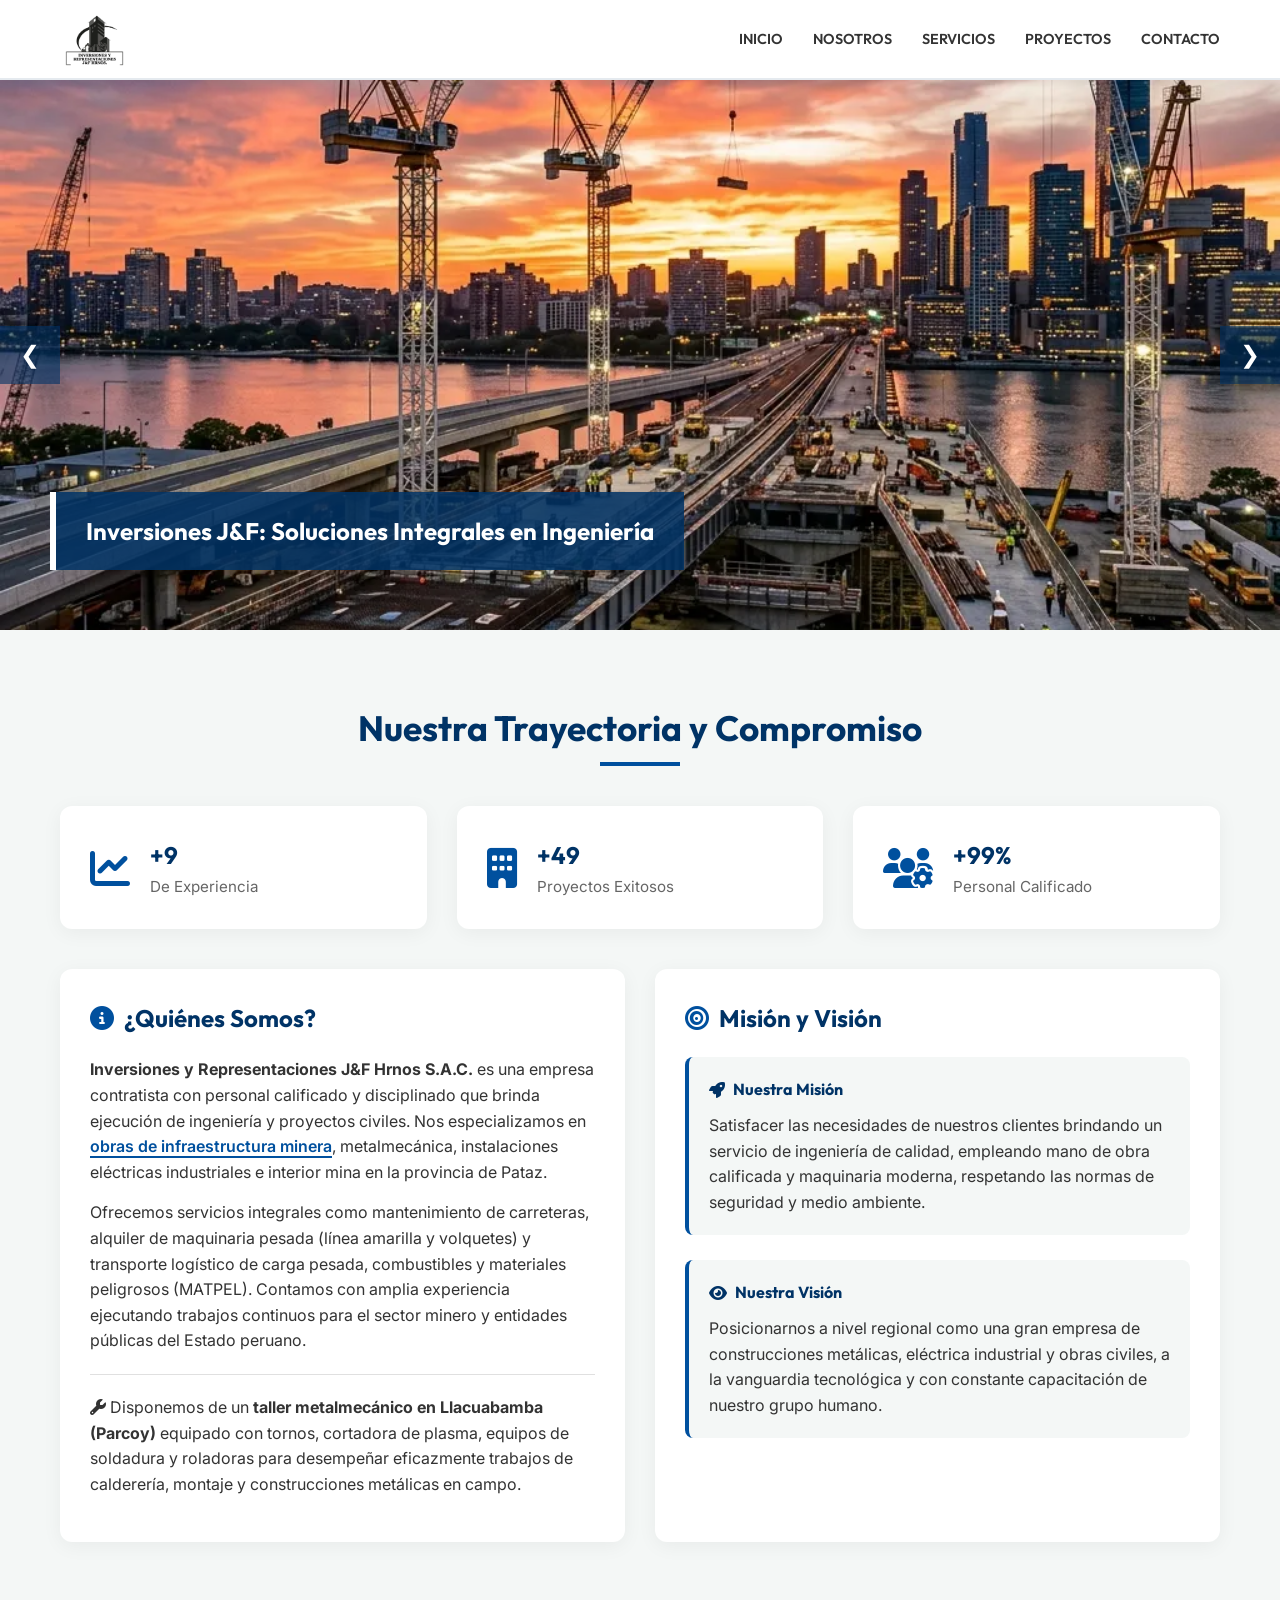
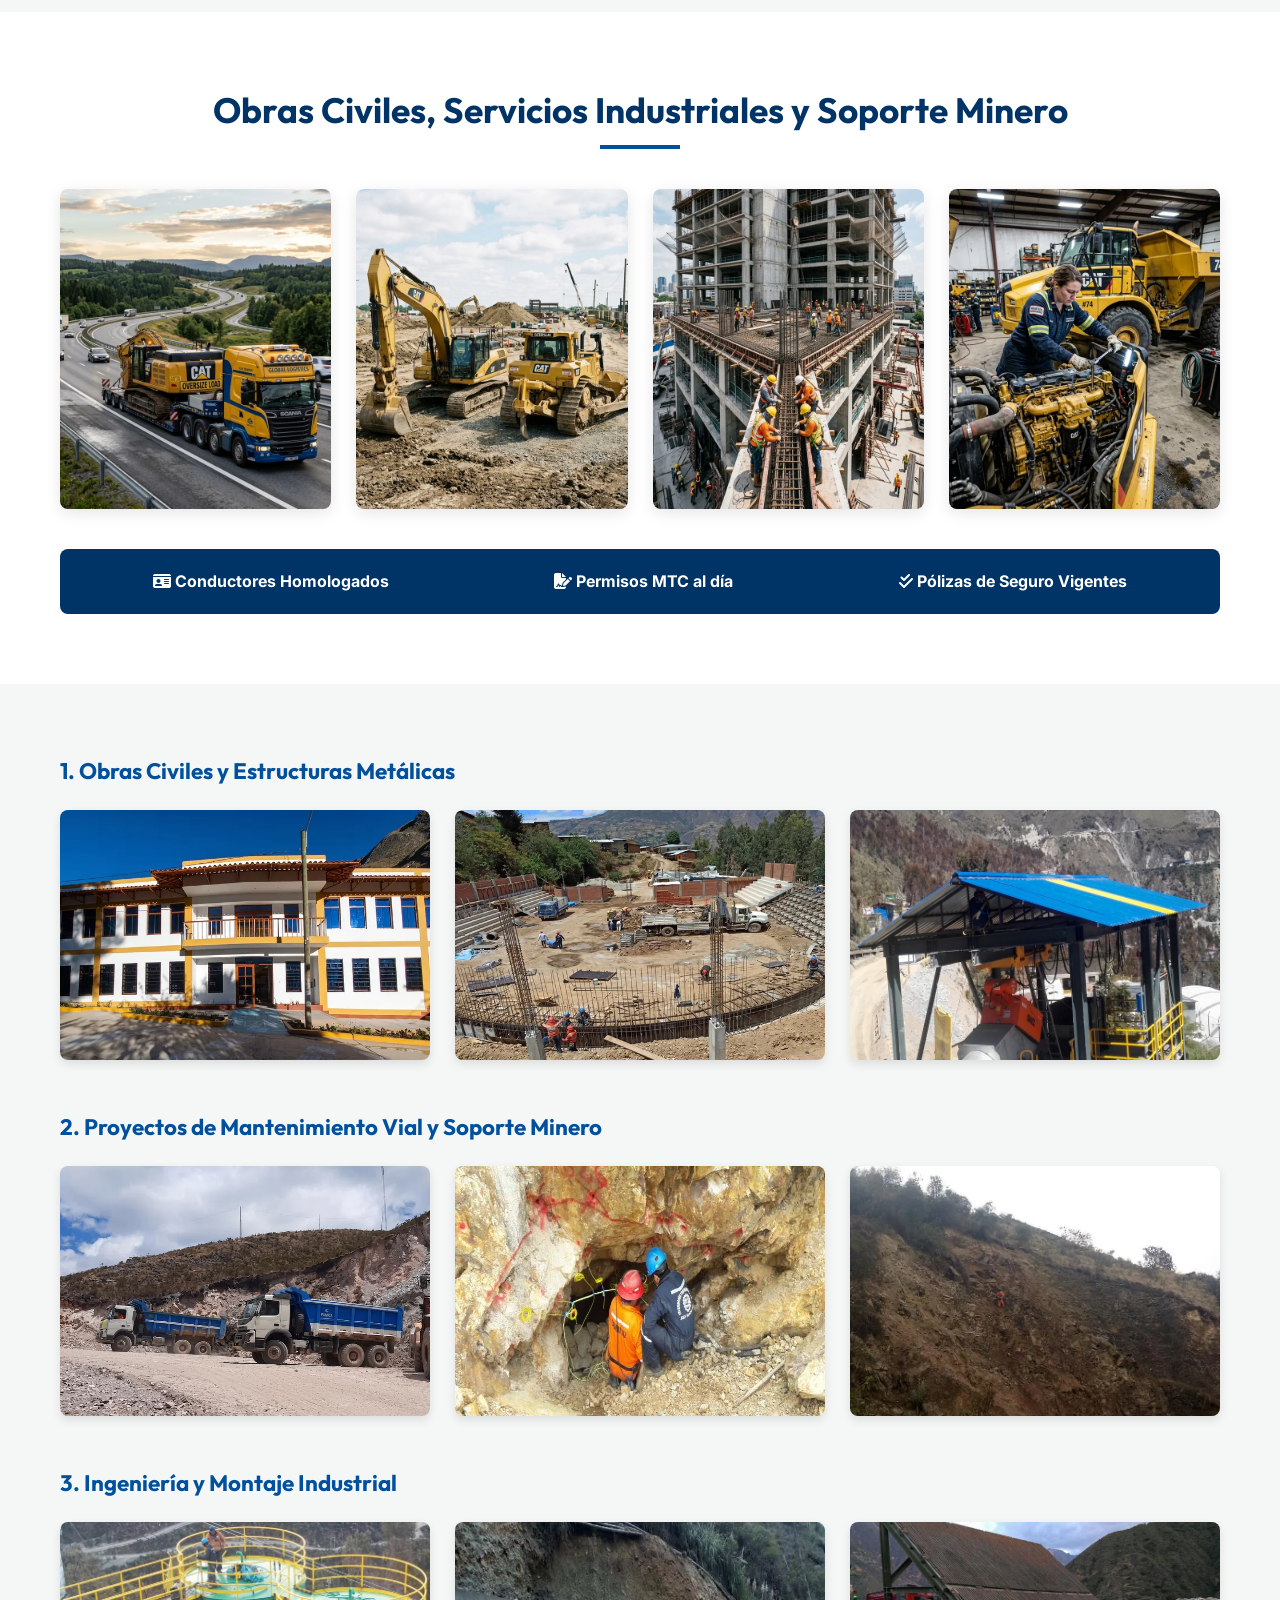
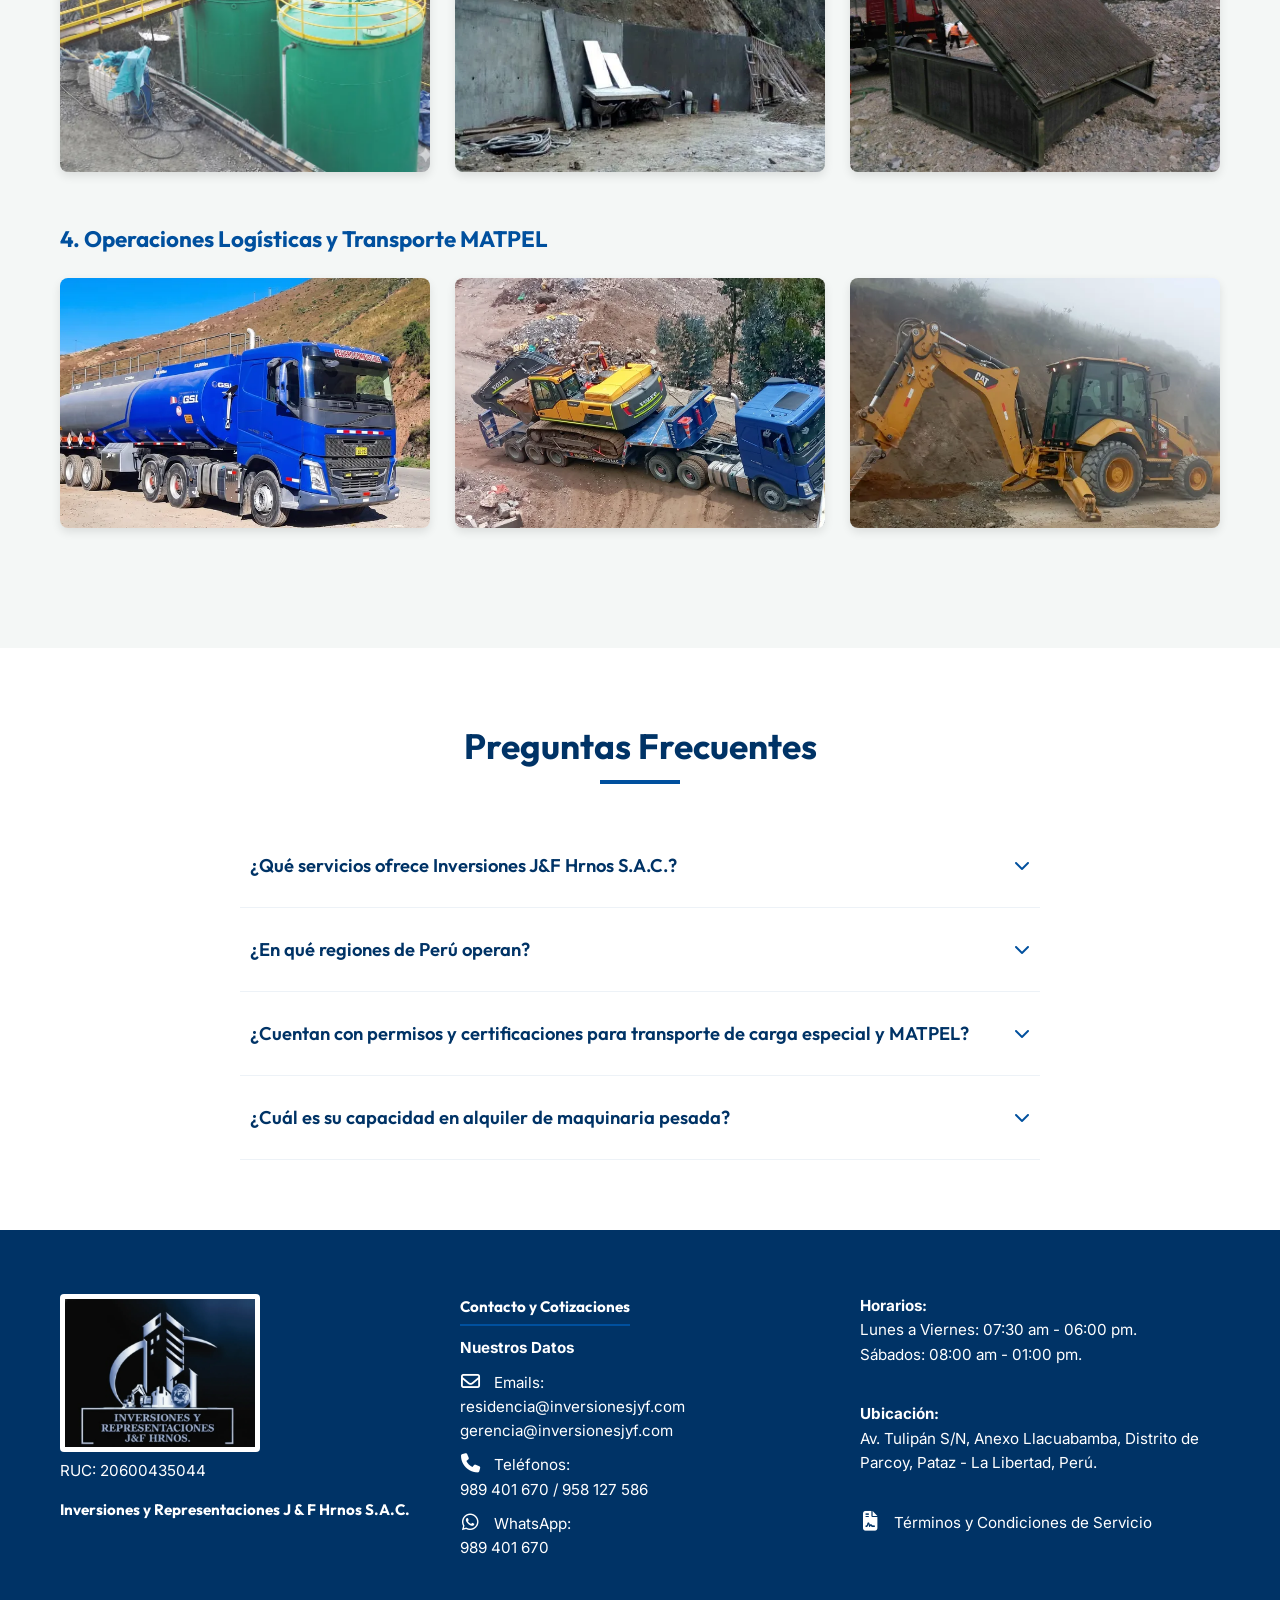
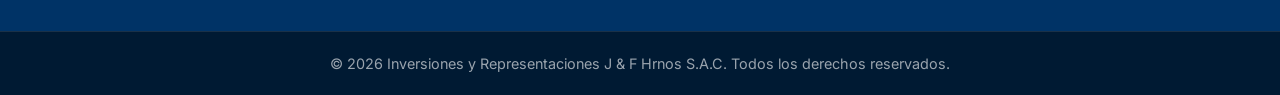
==== commit 8665f2ba: "Actualiza header: integra logo invertido transparente optimizado" ====
--- a/index.html
+++ b/index.html
@@ -145,8 +145,7 @@
     <header class="header">
         <div class="container header-flex">
             <div class="logo-container">
-                <a href="#inicio"><img src="img/logo/logo.webp" alt="Logo Inversiones J&F" class="logo-img" width="150"
-                        height="50"></a>
+                <a href="#inicio"><img src="img/logo/logo_invertido.webp" alt="Logo Inversiones J&F" class="logo-img" width="71" height="55"></a>
             </div>
 
             <button type="button" class="menu-toggle" id="mobile-menu" aria-label="Abrir menú de navegación"
--- a/styles.css
+++ b/styles.css
@@ -174,8 +174,15 @@
 }
 
 .logo-img {
-    height: 50px;
-    border-radius: 4px;
+    height: 55px;
+    width: auto;
+    object-fit: contain;
+    display: block;
+    transition: transform 0.3s ease;
+}
+
+.logo-img:hover {
+    transform: scale(1.03);
 }
 
 /* Menú oculto por defecto en PC */
